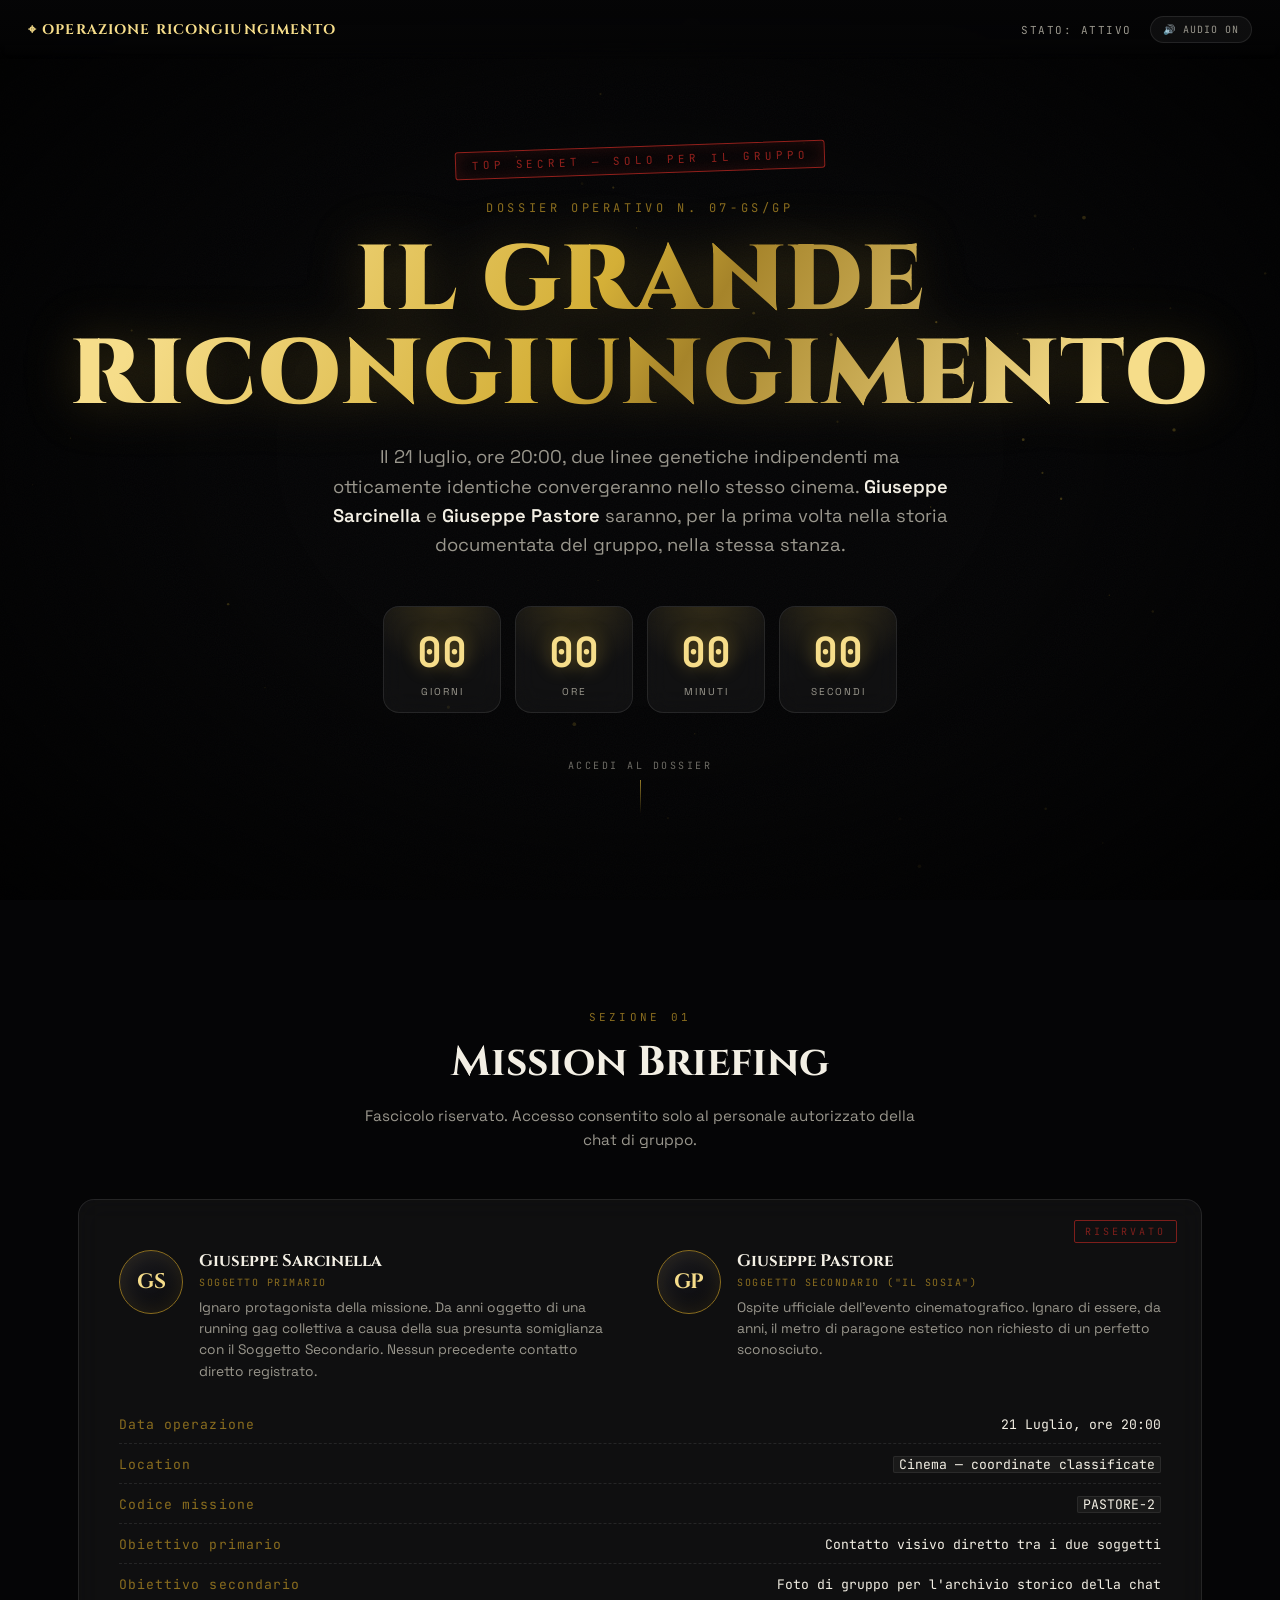
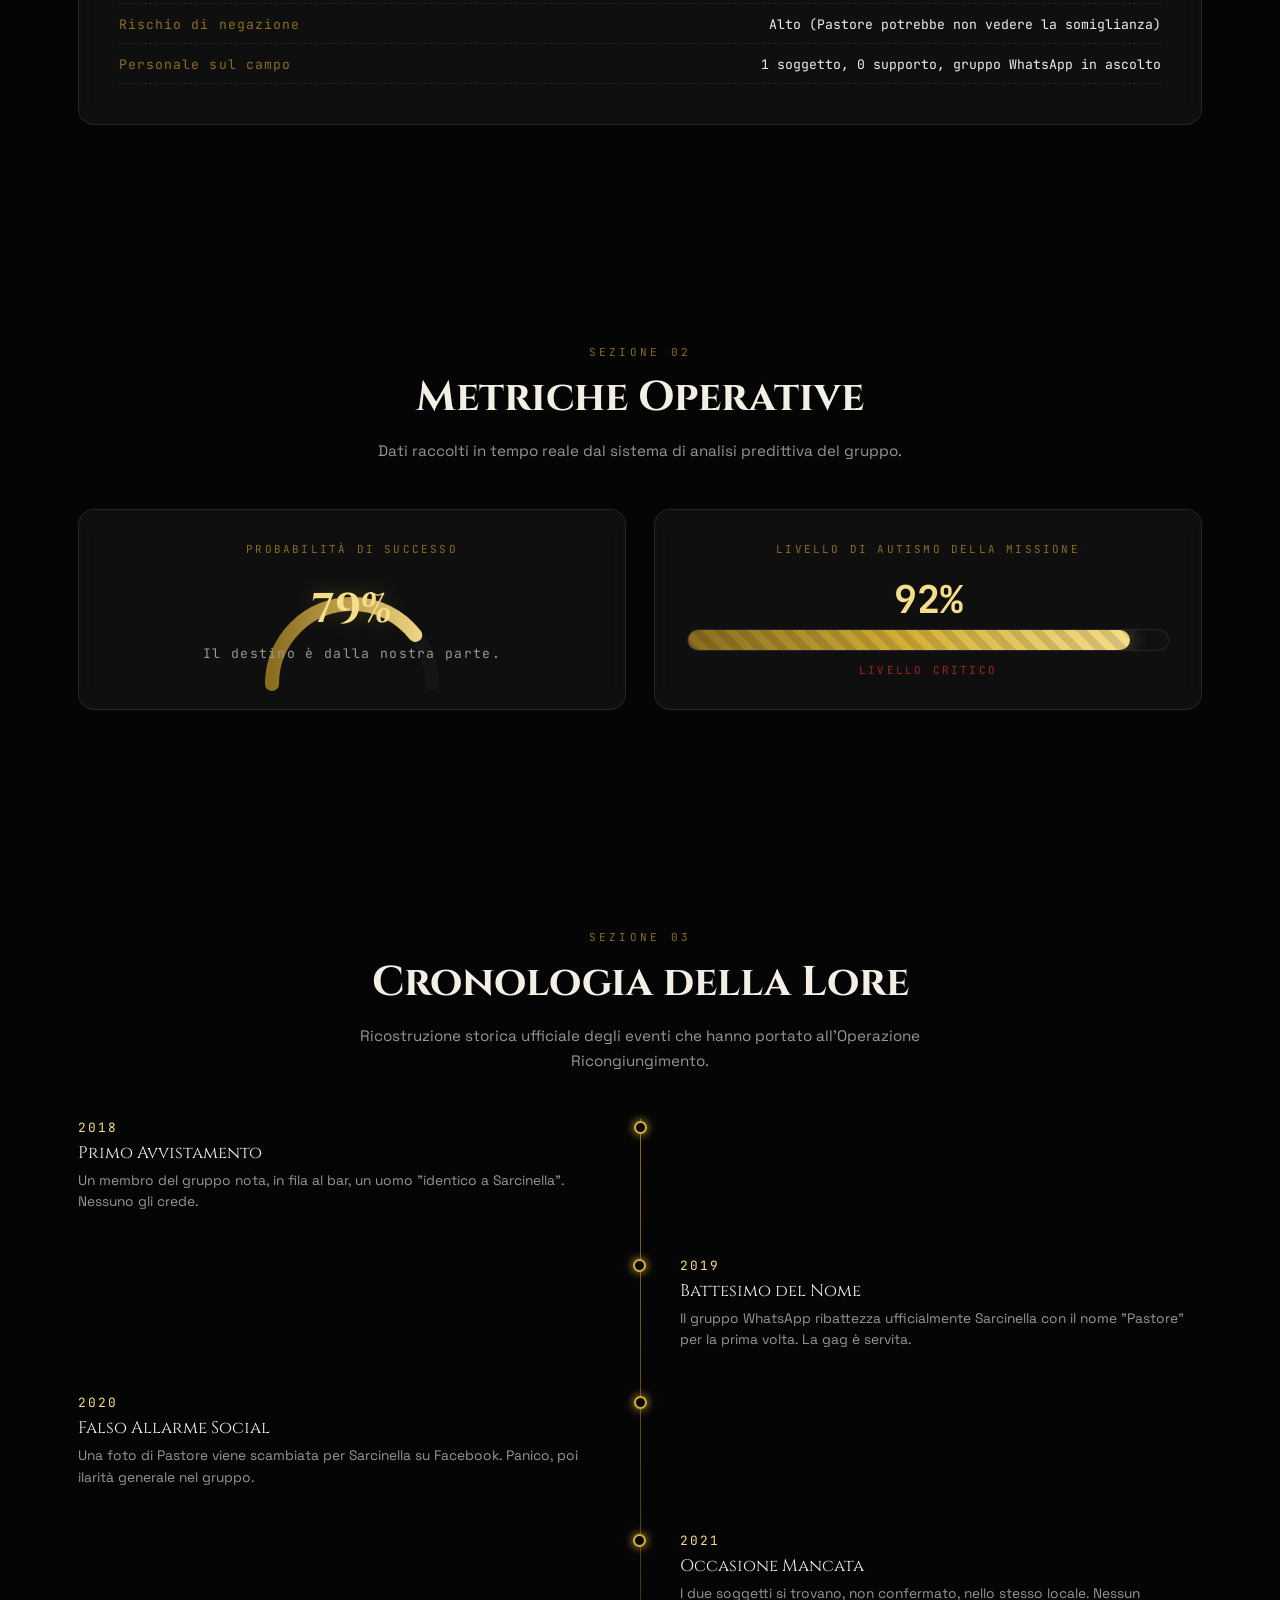
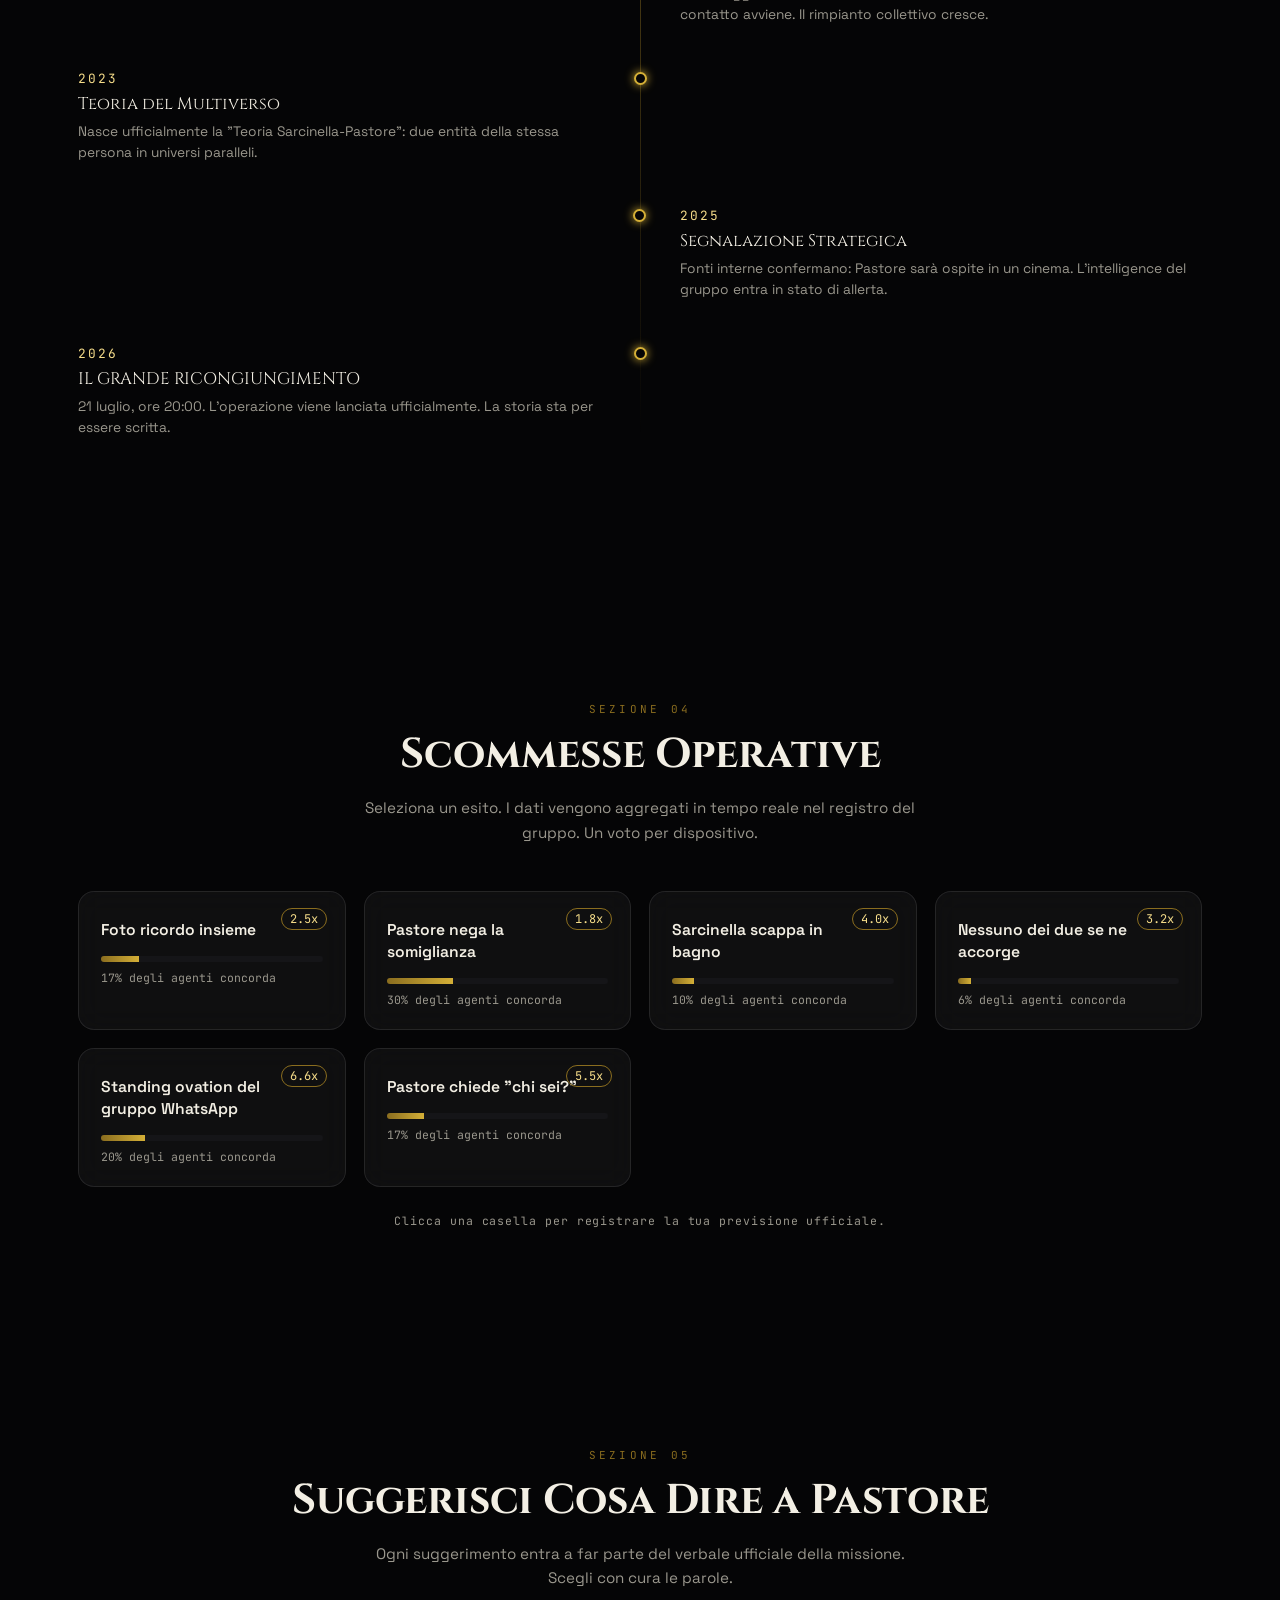
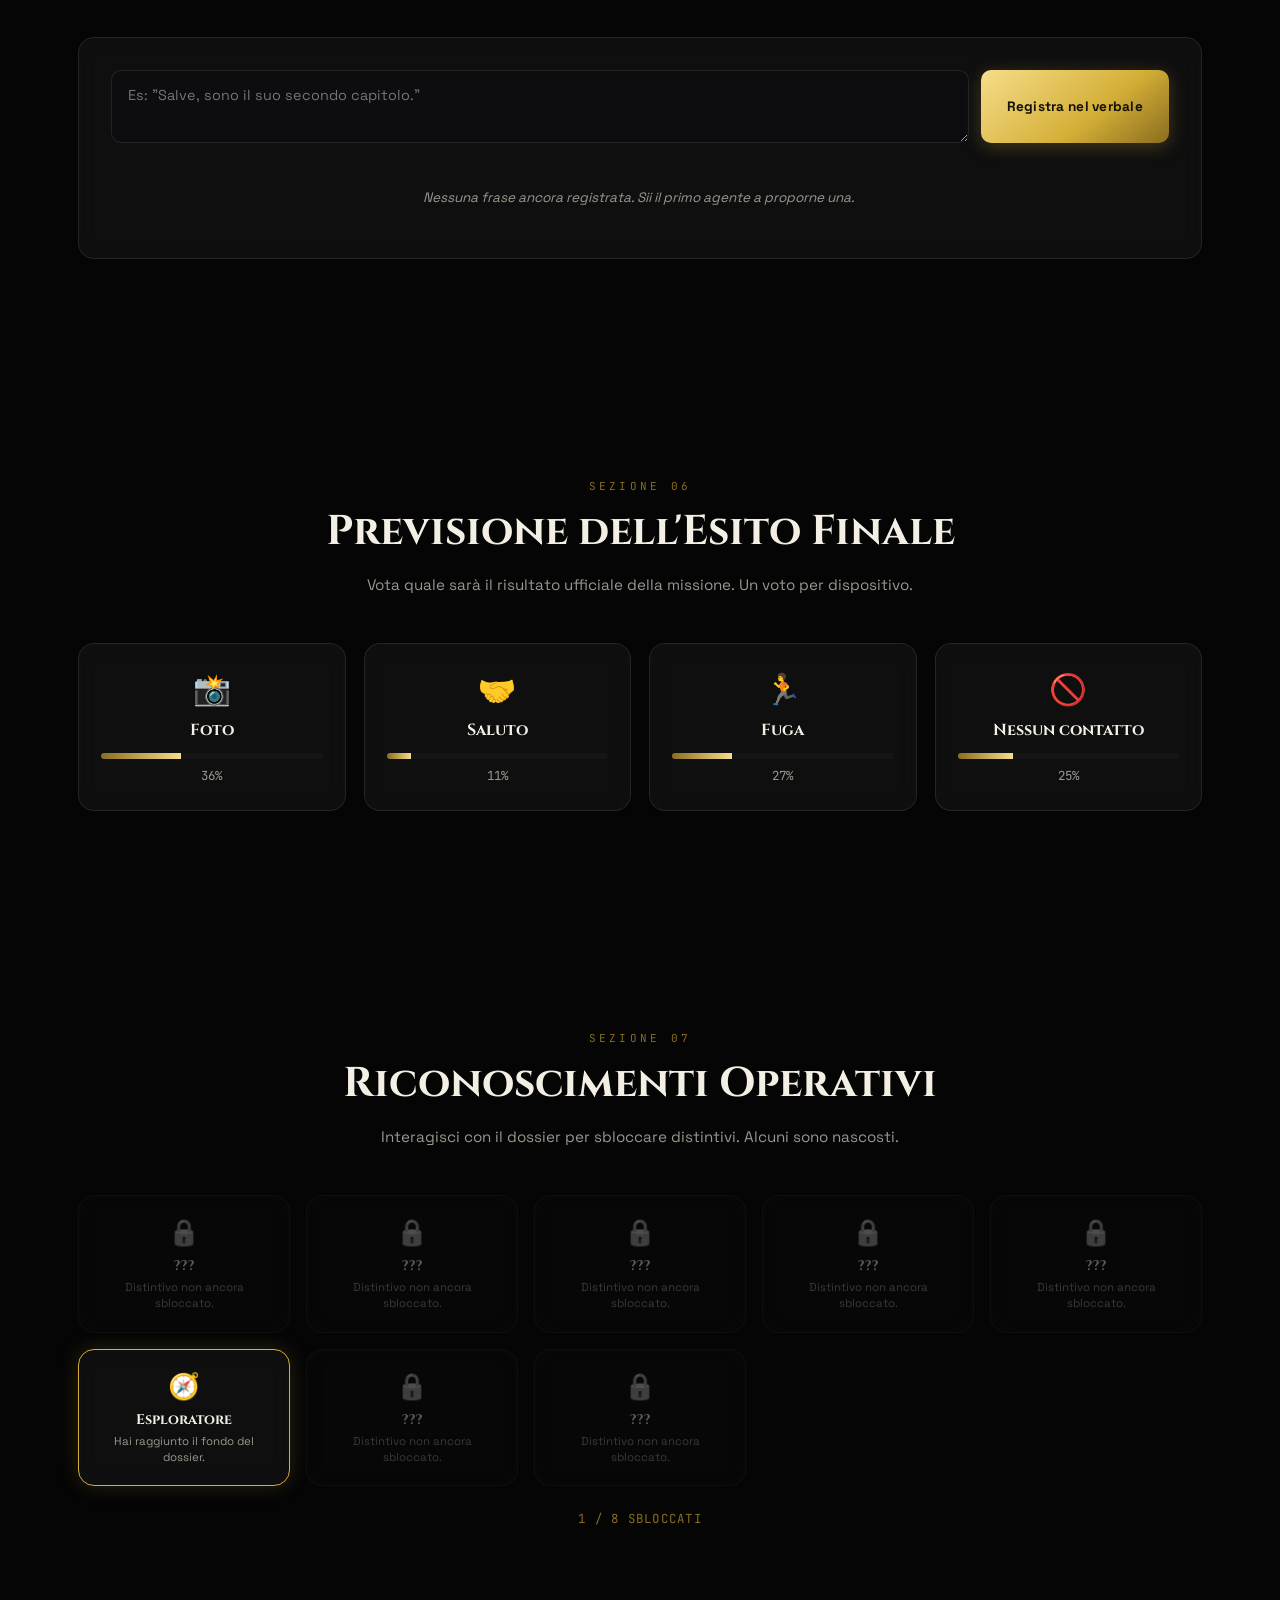
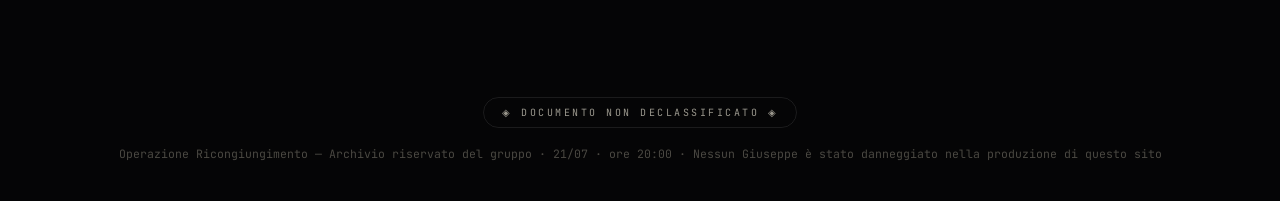
==== index.html @ e2766d94 "Rename operazione-ricongiungimento.html to index.html" ====
<!DOCTYPE html>
<html lang="it">
<head>
<meta charset="UTF-8">
<meta name="viewport" content="width=device-width, initial-scale=1.0">
<title>OPERAZIONE RICONGIUNGIMENTO // Dossier Riservato</title>
<style>
@import url('https://fonts.googleapis.com/css2?family=Cinzel:wght@500;600;700;900&family=Space+Grotesk:wght@400;500;600;700&family=JetBrains+Mono:wght@400;500;700&display=swap');

:root{
  --black:#050506;
  --black-2:#0b0b0e;
  --black-3:#121216;
  --glass:rgba(255,255,255,0.045);
  --glass-brd:rgba(255,255,255,0.09);
  --gold:#d4af37;
  --gold-bright:#f6dd8a;
  --gold-dim:#8a6d1f;
  --white:#f3efe4;
  --white-dim:#9a978d;
  --red:#a3241f;
  --green:#3fd58a;
  --radius:16px;
  --serif:'Cinzel',serif;
  --sans:'Space Grotesk',sans-serif;
  --mono:'JetBrains Mono',monospace;
}
*{box-sizing:border-box; margin:0; padding:0;}
html{scroll-behavior:smooth;}
body{
  background:var(--black);
  color:var(--white);
  font-family:var(--sans);
  overflow-x:hidden;
  position:relative;
  min-height:100vh;
}
::selection{background:var(--gold); color:#000;}

/* ---------- ambient background ---------- */
#bgcanvas{position:fixed; inset:0; z-index:0; opacity:.55; pointer-events:none;}
.noise{position:fixed; inset:0; z-index:1; pointer-events:none; opacity:.035;
  background-image:url("data:image/svg+xml,%3Csvg xmlns='http://www.w3.org/2000/svg' width='120' height='120'%3E%3Cfilter id='n'%3E%3CfeTurbulence type='fractalNoise' baseFrequency='0.9' numOctaves='2' stitchTiles='stitch'/%3E%3C/filter%3E%3Crect width='100%25' height='100%25' filter='url(%23n)'/%3E%3C/svg%3E");
}
.vignette{position:fixed; inset:0; z-index:1; pointer-events:none;
  background:radial-gradient(ellipse at center, transparent 40%, rgba(0,0,0,.75) 100%);}

.wrap{position:relative; z-index:2; max-width:1180px; margin:0 auto; padding:0 28px;}

/* ---------- top bar ---------- */
.topbar{
  position:fixed; top:0; left:0; right:0; z-index:50;
  display:flex; align-items:center; justify-content:space-between;
  padding:16px 28px;
  background:linear-gradient(180deg, rgba(5,5,6,.92), rgba(5,5,6,.65) 70%, transparent);
  backdrop-filter:blur(6px);
  font-family:var(--mono); font-size:11px; letter-spacing:.14em;
  color:var(--white-dim);
}
.topbar .brand{display:flex; align-items:center; gap:10px; color:var(--gold-bright); font-family:var(--serif); font-weight:700; letter-spacing:.08em; font-size:14px; cursor:default;}
.topbar .dot{width:7px;height:7px;border-radius:50%;background:var(--green); box-shadow:0 0 8px var(--green); animation:pulse 1.8s infinite;}
@keyframes pulse{0%,100%{opacity:1} 50%{opacity:.35}}
.topbar .right{display:flex; align-items:center; gap:18px;}
.soundtoggle{
  border:1px solid var(--glass-brd); background:var(--glass); color:var(--white-dim);
  padding:6px 12px; border-radius:20px; cursor:pointer; font-family:var(--mono); font-size:10px;
  letter-spacing:.1em; transition:.25s;
}
.soundtoggle:hover{border-color:var(--gold-dim); color:var(--gold-bright);}

/* ---------- hero ---------- */
.hero{
  min-height:100vh; display:flex; flex-direction:column; align-items:center; justify-content:center;
  text-align:center; padding:140px 20px 80px; position:relative;
}
.stamp{
  font-family:var(--mono); font-size:11px; letter-spacing:.35em; color:var(--red);
  border:1px solid var(--red); padding:6px 16px; border-radius:3px;
  text-transform:uppercase; margin-bottom:26px; opacity:.9;
  transform:rotate(-2deg);
  box-shadow:0 0 18px rgba(163,36,31,.25) inset;
}
.eyebrow{font-family:var(--mono); letter-spacing:.3em; color:var(--gold-dim); font-size:12px; margin-bottom:18px; text-transform:uppercase;}
.hero h1{
  font-family:var(--serif); font-weight:900; letter-spacing:.02em;
  font-size:clamp(2.4rem, 7.2vw, 6rem); line-height:1.02;
  background:linear-gradient(120deg, var(--gold-bright) 10%, var(--gold) 45%, #a6842a 55%, var(--gold-bright) 90%);
  -webkit-background-clip:text; background-clip:text; color:transparent;
  filter:drop-shadow(0 0 26px rgba(212,175,55,.25));
  margin-bottom:20px;
}
.hero .sub{
  font-size:clamp(.95rem, 1.6vw, 1.15rem); color:var(--white-dim); max-width:620px; margin:0 auto 46px;
  line-height:1.6; font-weight:400;
}
.hero .sub b{color:var(--white); font-weight:600;}

.countdown{
  display:flex; gap:14px; flex-wrap:wrap; justify-content:center; margin-bottom:36px;
}
.cd-box{
  width:118px; padding:18px 6px 14px;
  background:var(--glass); border:1px solid var(--glass-brd); border-radius:var(--radius);
  backdrop-filter:blur(14px); position:relative; overflow:hidden;
  transition:transform .3s;
}
.cd-box:hover{transform:translateY(-4px); border-color:var(--gold-dim);}
.cd-box::before{
  content:''; position:absolute; inset:0; background:radial-gradient(circle at 50% -10%, rgba(212,175,55,.18), transparent 60%);
}
.cd-num{
  font-family:var(--mono); font-weight:700; font-size:clamp(1.8rem,4vw,2.6rem); color:var(--gold-bright);
  text-shadow:0 0 18px rgba(212,175,55,.4); position:relative;
}
.cd-label{font-size:10px; letter-spacing:.2em; color:var(--white-dim); margin-top:6px; text-transform:uppercase; position:relative;}

.scrollcue{
  margin-top:10px; font-family:var(--mono); font-size:10px; letter-spacing:.25em; color:var(--white-dim);
  display:flex; flex-direction:column; align-items:center; gap:8px; opacity:.7;
}
.scrollcue .line{width:1px; height:34px; background:linear-gradient(var(--gold), transparent); animation:scrolldown 1.8s infinite;}
@keyframes scrolldown{0%{transform:scaleY(0); transform-origin:top;} 50%{transform:scaleY(1); transform-origin:top;} 51%{transform-origin:bottom;} 100%{transform:scaleY(0); transform-origin:bottom;}}

/* ---------- section shell ---------- */
section{position:relative; z-index:2; padding:110px 0;}
.section-head{margin-bottom:46px; text-align:center;}
.section-head .tag{font-family:var(--mono); font-size:11px; letter-spacing:.3em; color:var(--gold-dim); text-transform:uppercase; margin-bottom:10px;}
.section-head h2{font-family:var(--serif); font-size:clamp(1.7rem,3.4vw,2.6rem); font-weight:700; color:var(--white);}
.section-head p{color:var(--white-dim); max-width:560px; margin:14px auto 0; font-size:.95rem; line-height:1.6;}

.card{
  background:var(--glass); border:1px solid var(--glass-brd); border-radius:var(--radius);
  backdrop-filter:blur(14px);
}

/* ---------- dossier ---------- */
.dossier{padding:40px; position:relative;}
.dossier::after{
  content:'RISERVATO'; position:absolute; top:20px; right:24px; font-family:var(--mono);
  font-size:10px; letter-spacing:.3em; color:var(--red); border:1px solid var(--red); padding:4px 10px; border-radius:2px; opacity:.75;
}
.dossier-grid{display:grid; grid-template-columns:1fr 1fr; gap:34px; margin-top:10px;}
@media(max-width:760px){.dossier-grid{grid-template-columns:1fr;}}
.agent{display:flex; gap:16px; align-items:flex-start;}
.avatar{
  width:64px; height:64px; border-radius:50%; flex:none;
  background:linear-gradient(145deg, #1b1b20, #0a0a0c);
  border:1px solid var(--gold-dim);
  display:flex; align-items:center; justify-content:center;
  font-family:var(--serif); font-weight:700; font-size:1.3rem; color:var(--gold-bright);
  box-shadow:0 0 20px rgba(212,175,55,.12) inset;
  cursor:pointer; transition:.3s;
  position:relative;
}
.avatar:hover{box-shadow:0 0 24px rgba(212,175,55,.4); transform:scale(1.06);}
.agent h3{font-family:var(--serif); font-size:1.05rem; color:var(--white); margin-bottom:4px;}
.agent .role{font-family:var(--mono); font-size:10px; letter-spacing:.15em; color:var(--gold-dim); text-transform:uppercase; margin-bottom:8px;}
.agent p{font-size:.86rem; color:var(--white-dim); line-height:1.55;}

.brief-lines{margin-top:34px; display:grid; gap:12px; font-family:var(--mono); font-size:.82rem; color:var(--white-dim);}
.brief-lines .row{display:flex; justify-content:space-between; border-bottom:1px dashed var(--glass-brd); padding-bottom:10px; gap:16px;}
.brief-lines .row span:first-child{color:var(--gold-dim); letter-spacing:.08em;}
.brief-lines .row span:last-child{color:var(--white); text-align:right;}
.redacted{background:#1a1a1a; color:transparent; border-radius:2px; padding:0 6px; user-select:none; cursor:help; box-shadow:inset 0 0 0 1px #2a2a2a;}
.redacted:hover{background:transparent; color:var(--white); transition:.2s;}

/* ---------- gauges row ---------- */
.gauges{display:grid; grid-template-columns:1fr 1fr; gap:28px;}
@media(max-width:760px){.gauges{grid-template-columns:1fr;}}
.gauge-card{padding:32px; text-align:center;}
.gauge-title{font-family:var(--mono); font-size:11px; letter-spacing:.2em; color:var(--gold-dim); text-transform:uppercase; margin-bottom:18px;}
.dial{width:200px; margin:0 auto;}
.dial-val{font-family:var(--serif); font-size:2.6rem; font-weight:700; color:var(--gold-bright); margin-top:-118px; text-shadow:0 0 20px rgba(212,175,55,.35);}
.dial-caption{margin-top:8px; font-size:.82rem; color:var(--white-dim); font-family:var(--mono); letter-spacing:.1em;}

.autism-bar-wrap{margin-top:16px;}
.autism-track{
  width:100%; height:22px; border-radius:11px; background:#111114; border:1px solid var(--glass-brd);
  overflow:hidden; position:relative;
}
.autism-fill{
  height:100%; border-radius:11px;
  background:linear-gradient(90deg, var(--gold-dim), var(--gold), var(--gold-bright));
  width:0%; transition:width 1.8s cubic-bezier(.16,.9,.3,1); position:relative;
  box-shadow:0 0 18px rgba(212,175,55,.5);
}
.autism-fill::after{
  content:''; position:absolute; inset:0;
  background:repeating-linear-gradient(45deg, rgba(0,0,0,.12) 0 8px, transparent 8px 16px);
}
.autism-pct{font-family:var(--mono); font-size:2.4rem; font-weight:700; color:var(--gold-bright); margin:14px 0 4px;}
.autism-label{font-family:var(--mono); font-size:11px; letter-spacing:.2em; color:var(--red); text-transform:uppercase;}

/* ---------- timeline ---------- */
.timeline{position:relative; margin-top:20px; padding-left:0;}
.timeline::before{content:''; position:absolute; left:20px; top:0; bottom:0; width:1px; background:linear-gradient(var(--gold-dim), transparent 95%);}
@media(min-width:760px){.timeline::before{left:50%;}}
.t-item{position:relative; padding:0 0 44px 52px;}
@media(min-width:760px){
  .t-item{width:50%; padding:0 40px 44px 0;}
  .t-item:nth-child(even){margin-left:50%; padding:0 0 44px 40px;}
}
.t-dot{position:absolute; left:14px; top:2px; width:13px; height:13px; border-radius:50%; background:var(--black); border:2px solid var(--gold); box-shadow:0 0 10px var(--gold);}
@media(min-width:760px){
  .t-item .t-dot{left:auto; right:-7px;}
  .t-item:nth-child(even) .t-dot{right:auto; left:-7px;}
}
.t-year{font-family:var(--mono); color:var(--gold-bright); font-size:.8rem; letter-spacing:.15em; margin-bottom:6px;}
.t-title{font-family:var(--serif); font-size:1.05rem; margin-bottom:6px; color:var(--white);}
.t-desc{font-size:.86rem; color:var(--white-dim); line-height:1.55;}

/* ---------- bets ---------- */
.bets-grid{display:grid; grid-template-columns:repeat(auto-fit,minmax(240px,1fr)); gap:18px; margin-top:10px;}
.bet{
  padding:22px; cursor:pointer; transition:.25s; position:relative; overflow:hidden;
}
.bet:hover{border-color:var(--gold-dim); transform:translateY(-3px);}
.bet.selected{border-color:var(--gold); box-shadow:0 0 24px rgba(212,175,55,.2);}
.bet .odds{position:absolute; top:16px; right:18px; font-family:var(--mono); font-size:.75rem; color:var(--gold-bright); border:1px solid var(--gold-dim); padding:2px 8px; border-radius:20px;}
.bet h4{font-family:var(--sans); font-weight:600; font-size:.98rem; margin:6px 30px 14px 0; color:var(--white); line-height:1.4;}
.bet-bar{height:6px; border-radius:4px; background:#151518; overflow:hidden; margin-bottom:8px;}
.bet-bar > div{height:100%; background:linear-gradient(90deg,var(--gold-dim),var(--gold)); width:0%; transition:width 1s;}
.bet-pct{font-family:var(--mono); font-size:.72rem; color:var(--white-dim);}
.bet-hint{margin-top:26px; text-align:center; font-family:var(--mono); font-size:.72rem; color:var(--white-dim); letter-spacing:.08em;}

/* ---------- suggestions ---------- */
.suggest-box{padding:32px;}
.suggest-form{display:flex; gap:12px; flex-wrap:wrap;}
.suggest-form textarea{
  flex:1; min-width:220px; resize:vertical; min-height:52px; max-height:140px;
  background:#0d0d10; border:1px solid var(--glass-brd); border-radius:10px; color:var(--white);
  padding:14px 16px; font-family:var(--sans); font-size:.9rem; line-height:1.5;
}
.suggest-form textarea:focus{outline:none; border-color:var(--gold-dim);}
.btn-gold{
  background:linear-gradient(140deg, var(--gold-bright), var(--gold) 60%, var(--gold-dim));
  color:#141208; border:none; font-weight:700; font-family:var(--sans); font-size:.85rem;
  padding:0 26px; border-radius:10px; cursor:pointer; letter-spacing:.02em; transition:.25s;
  box-shadow:0 4px 18px rgba(212,175,55,.25);
}
.btn-gold:hover{transform:translateY(-2px); box-shadow:0 8px 24px rgba(212,175,55,.4);}
.btn-gold:active{transform:translateY(0);}
.suggest-list{margin-top:26px; display:grid; gap:12px; max-height:360px; overflow-y:auto; padding-right:4px;}
.suggest-list::-webkit-scrollbar{width:6px;}
.suggest-list::-webkit-scrollbar-thumb{background:var(--gold-dim); border-radius:4px;}
.suggest-item{
  background:#0d0d10; border:1px solid var(--glass-brd); border-radius:10px; padding:14px 16px;
  font-size:.88rem; color:var(--white); line-height:1.5; position:relative; animation:pop .35s ease;
}
@keyframes pop{from{opacity:0; transform:translateY(8px) scale(.98)} to{opacity:1; transform:none}}
.suggest-item .meta{font-family:var(--mono); font-size:.68rem; color:var(--gold-dim); margin-top:8px; letter-spacing:.08em;}
.suggest-item .del{position:absolute; top:10px; right:12px; cursor:pointer; color:var(--white-dim); font-size:.75rem;}
.suggest-item .del:hover{color:var(--red);}
.suggest-empty{color:var(--white-dim); font-size:.85rem; font-style:italic; text-align:center; padding:20px 0;}

/* ---------- outcome vote ---------- */
.outcome-grid{display:grid; grid-template-columns:repeat(auto-fit,minmax(220px,1fr)); gap:18px;}
.outcome{padding:26px 22px; text-align:center; cursor:pointer; transition:.25s;}
.outcome:hover{border-color:var(--gold-dim); transform:translateY(-3px);}
.outcome.voted{border-color:var(--gold); box-shadow:0 0 22px rgba(212,175,55,.2);}
.outcome .icon{font-size:1.9rem; margin-bottom:10px;}
.outcome h4{font-family:var(--serif); font-size:1rem; margin-bottom:12px; color:var(--white);}
.outcome .obar{height:6px; border-radius:4px; background:#151518; overflow:hidden; margin-bottom:8px;}
.outcome .obar>div{height:100%; background:linear-gradient(90deg,var(--gold-dim),var(--gold-bright)); width:0%; transition:width 1s;}
.outcome .opct{font-family:var(--mono); font-size:.78rem; color:var(--white-dim);}

/* ---------- achievements ---------- */
.ach-grid{display:grid; grid-template-columns:repeat(auto-fit,minmax(190px,1fr)); gap:16px;}
.ach{padding:20px; text-align:center; opacity:.35; filter:grayscale(1); transition:.4s;}
.ach.unlocked{opacity:1; filter:grayscale(0); border-color:var(--gold); box-shadow:0 0 20px rgba(212,175,55,.18);}
.ach .aic{font-size:1.6rem; margin-bottom:8px;}
.ach h5{font-family:var(--serif); font-size:.88rem; color:var(--white); margin-bottom:4px;}
.ach p{font-size:.72rem; color:var(--white-dim); line-height:1.4;}
.ach-progress{text-align:center; margin-top:24px; font-family:var(--mono); font-size:.78rem; color:var(--gold-dim); letter-spacing:.1em;}

/* toast */
#toastbox{position:fixed; top:70px; right:20px; z-index:999; display:flex; flex-direction:column; gap:10px; max-width:280px;}
.toast{
  background:linear-gradient(140deg, #16150f, #0c0c0c); border:1px solid var(--gold); border-radius:12px;
  padding:14px 16px; box-shadow:0 10px 30px rgba(0,0,0,.5), 0 0 20px rgba(212,175,55,.15);
  animation:slidein .4s ease, fadeout .4s ease 3.6s forwards;
  font-family:var(--sans);
}
@keyframes slidein{from{transform:translateX(40px); opacity:0} to{transform:none; opacity:1}}
@keyframes fadeout{to{opacity:0; transform:translateX(20px)}}
.toast .ttitle{font-family:var(--mono); font-size:10px; letter-spacing:.2em; color:var(--gold-bright); margin-bottom:4px;}
.toast .tdesc{font-size:.82rem; color:var(--white);}

/* footer */
footer{padding:60px 0 40px; text-align:center; position:relative; z-index:2;}
footer .fstamp{
  display:inline-block; font-family:var(--mono); font-size:10px; letter-spacing:.25em; color:var(--white-dim);
  border:1px solid var(--glass-brd); padding:8px 18px; border-radius:20px; cursor:pointer; user-select:none; transition:.3s;
}
footer .fstamp:hover{border-color:var(--gold-dim); color:var(--gold-bright);}
footer .fine{margin-top:18px; font-size:.72rem; color:#4a4842; font-family:var(--mono);}

.hidden-section{display:none; padding:60px 0; border-top:1px solid var(--glass-brd); border-bottom:1px solid var(--glass-brd); margin:40px 0;}
.hidden-section.show{display:block; animation:pop .5s ease;}
.hidden-section h3{font-family:var(--serif); color:var(--red); text-align:center; margin-bottom:16px; letter-spacing:.05em;}
.hidden-section p{max-width:640px; margin:0 auto 14px; color:var(--white-dim); font-size:.9rem; line-height:1.7; text-align:center;}

@media(prefers-reduced-motion: reduce){
  *{animation-duration:.01ms !important; transition-duration:.01ms !important;}
}
</style>
</head>
<body>

<canvas id="bgcanvas"></canvas>
<div class="noise"></div>
<div class="vignette"></div>

<div class="topbar">
  <div class="brand" id="logoClick">⌖ OPERAZIONE&nbsp;RICONGIUNGIMENTO</div>
  <div class="right">
    <span><span class="dot"></span> STATO: ATTIVO</span>
    <button class="soundtoggle" id="soundBtn">🔊 AUDIO ON</button>
  </div>
</div>

<div id="toastbox"></div>

<!-- HERO -->
<section class="hero">
  <div class="stamp">TOP SECRET — SOLO PER IL GRUPPO</div>
  <div class="eyebrow">Dossier Operativo N. 07-GS/GP</div>
  <h1>IL GRANDE<br>RICONGIUNGIMENTO</h1>
  <p class="sub">Il 21 luglio, ore 20:00, due linee genetiche indipendenti ma otticamente identiche convergeranno nello stesso cinema. <b>Giuseppe Sarcinella</b> e <b>Giuseppe Pastore</b> saranno, per la prima volta nella storia documentata del gruppo, nella stessa stanza.</p>

  <div class="countdown" id="countdown">
    <div class="cd-box"><div class="cd-num" id="cd-d">00</div><div class="cd-label">Giorni</div></div>
    <div class="cd-box"><div class="cd-num" id="cd-h">00</div><div class="cd-label">Ore</div></div>
    <div class="cd-box"><div class="cd-num" id="cd-m">00</div><div class="cd-label">Minuti</div></div>
    <div class="cd-box"><div class="cd-num" id="cd-s">00</div><div class="cd-label">Secondi</div></div>
  </div>

  <div class="scrollcue"><span>ACCEDI AL DOSSIER</span><div class="line"></div></div>
</section>

<div class="wrap">

  <!-- MISSION BRIEFING -->
  <section id="briefing">
    <div class="section-head">
      <div class="tag">Sezione 01</div>
      <h2>Mission Briefing</h2>
      <p>Fascicolo riservato. Accesso consentito solo al personale autorizzato della chat di gruppo.</p>
    </div>

    <div class="card dossier">
      <div class="dossier-grid">
        <div class="agent">
          <div class="avatar" id="av1">GS</div>
          <div>
            <h3>Giuseppe Sarcinella</h3>
            <div class="role">Soggetto Primario</div>
            <p>Ignaro protagonista della missione. Da anni oggetto di una running gag collettiva a causa della sua presunta somiglianza con il Soggetto Secondario. Nessun precedente contatto diretto registrato.</p>
          </div>
        </div>
        <div class="agent">
          <div class="avatar" id="av2">GP</div>
          <div>
            <h3>Giuseppe Pastore</h3>
            <div class="role">Soggetto Secondario ("Il Sosia")</div>
            <p>Ospite ufficiale dell'evento cinematografico. Ignaro di essere, da anni, il metro di paragone estetico non richiesto di un perfetto sconosciuto.</p>
          </div>
        </div>
      </div>

      <div class="brief-lines">
        <div class="row"><span>Data operazione</span><span>21 Luglio, ore 20:00</span></div>
        <div class="row"><span>Location</span><span class="redacted">Cinema — coordinate classificate</span></div>
        <div class="row"><span>Codice missione</span><span class="redacted">PASTORE-2</span></div>
        <div class="row"><span>Obiettivo primario</span><span>Contatto visivo diretto tra i due soggetti</span></div>
        <div class="row"><span>Obiettivo secondario</span><span>Foto di gruppo per l'archivio storico della chat</span></div>
        <div class="row"><span>Rischio di negazione</span><span>Alto (Pastore potrebbe non vedere la somiglianza)</span></div>
        <div class="row"><span>Personale sul campo</span><span>1 soggetto, 0 supporto, gruppo WhatsApp in ascolto</span></div>
      </div>
    </div>
  </section>

  <!-- GAUGES -->
  <section id="gauges-section">
    <div class="section-head">
      <div class="tag">Sezione 02</div>
      <h2>Metriche Operative</h2>
      <p>Dati raccolti in tempo reale dal sistema di analisi predittiva del gruppo.</p>
    </div>
    <div class="gauges">
      <div class="card gauge-card">
        <div class="gauge-title">Probabilità di Successo</div>
        <svg class="dial" viewBox="0 0 200 120">
          <path d="M20,110 A80,80 0 0 1 180,110" fill="none" stroke="#151518" stroke-width="14" stroke-linecap="round"/>
          <path id="gaugeArc" d="M20,110 A80,80 0 0 1 180,110" fill="none" stroke="url(#gaugeGrad)" stroke-width="14" stroke-linecap="round" stroke-dasharray="251" stroke-dashoffset="251"/>
          <defs>
            <linearGradient id="gaugeGrad" x1="0%" y1="0%" x2="100%" y2="0%">
              <stop offset="0%" stop-color="#8a6d1f"/>
              <stop offset="100%" stop-color="#f6dd8a"/>
            </linearGradient>
          </defs>
        </svg>
        <div class="dial-val" id="probVal">--%</div>
        <div class="dial-caption" id="probCaption">Calcolo in corso…</div>
      </div>

      <div class="card gauge-card">
        <div class="gauge-title">Livello di Autismo della Missione</div>
        <div class="autism-pct" id="autismPct">0%</div>
        <div class="autism-track"><div class="autism-fill" id="autismFill"></div></div>
        <div class="autism-label" id="autismLabel" style="margin-top:12px;">CALIBRAZIONE…</div>
      </div>
    </div>
  </section>

  <!-- TIMELINE -->
  <section id="timeline-section">
    <div class="section-head">
      <div class="tag">Sezione 03</div>
      <h2>Cronologia della Lore</h2>
      <p>Ricostruzione storica ufficiale degli eventi che hanno portato all'Operazione Ricongiungimento.</p>
    </div>
    <div class="timeline">
      <div class="t-item"><div class="t-dot"></div><div class="t-year">2018</div><div class="t-title">Primo Avvistamento</div><div class="t-desc">Un membro del gruppo nota, in fila al bar, un uomo "identico a Sarcinella". Nessuno gli crede.</div></div>
      <div class="t-item"><div class="t-dot"></div><div class="t-year">2019</div><div class="t-title">Battesimo del Nome</div><div class="t-desc">Il gruppo WhatsApp ribattezza ufficialmente Sarcinella con il nome "Pastore" per la prima volta. La gag è servita.</div></div>
      <div class="t-item"><div class="t-dot"></div><div class="t-year">2020</div><div class="t-title">Falso Allarme Social</div><div class="t-desc">Una foto di Pastore viene scambiata per Sarcinella su Facebook. Panico, poi ilarità generale nel gruppo.</div></div>
      <div class="t-item"><div class="t-dot"></div><div class="t-year">2021</div><div class="t-title">Occasione Mancata</div><div class="t-desc">I due soggetti si trovano, non confermato, nello stesso locale. Nessun contatto avviene. Il rimpianto collettivo cresce.</div></div>
      <div class="t-item"><div class="t-dot"></div><div class="t-year">2023</div><div class="t-title">Teoria del Multiverso</div><div class="t-desc">Nasce ufficialmente la "Teoria Sarcinella-Pastore": due entità della stessa persona in universi paralleli.</div></div>
      <div class="t-item"><div class="t-dot"></div><div class="t-year">2025</div><div class="t-title">Segnalazione Strategica</div><div class="t-desc">Fonti interne confermano: Pastore sarà ospite in un cinema. L'intelligence del gruppo entra in stato di allerta.</div></div>
      <div class="t-item"><div class="t-dot"></div><div class="t-year">2026</div><div class="t-title">IL GRANDE RICONGIUNGIMENTO</div><div class="t-desc">21 luglio, ore 20:00. L'operazione viene lanciata ufficialmente. La storia sta per essere scritta.</div></div>
    </div>
  </section>

  <!-- BETS -->
  <section id="bets-section">
    <div class="section-head">
      <div class="tag">Sezione 04</div>
      <h2>Scommesse Operative</h2>
      <p>Seleziona un esito. I dati vengono aggregati in tempo reale nel registro del gruppo. Un voto per dispositivo.</p>
    </div>
    <div class="bets-grid" id="betsGrid"></div>
    <div class="bet-hint">Clicca una casella per registrare la tua previsione ufficiale.</div>
  </section>

  <!-- SUGGESTIONS -->
  <section id="suggest-section">
    <div class="section-head">
      <div class="tag">Sezione 05</div>
      <h2>Suggerisci Cosa Dire a Pastore</h2>
      <p>Ogni suggerimento entra a far parte del verbale ufficiale della missione. Scegli con cura le parole.</p>
    </div>
    <div class="card suggest-box">
      <div class="suggest-form">
        <textarea id="suggestInput" maxlength="220" placeholder='Es: "Salve, sono il suo secondo capitolo."'></textarea>
        <button class="btn-gold" id="suggestBtn">Registra nel verbale</button>
      </div>
      <div class="suggest-list" id="suggestList"></div>
    </div>
  </section>

  <!-- OUTCOME VOTE -->
  <section id="outcome-section">
    <div class="section-head">
      <div class="tag">Sezione 06</div>
      <h2>Previsione dell'Esito Finale</h2>
      <p>Vota quale sarà il risultato ufficiale della missione. Un voto per dispositivo.</p>
    </div>
    <div class="outcome-grid" id="outcomeGrid"></div>
  </section>

  <!-- ACHIEVEMENTS -->
  <section id="ach-section">
    <div class="section-head">
      <div class="tag">Sezione 07</div>
      <h2>Riconoscimenti Operativi</h2>
      <p>Interagisci con il dossier per sbloccare distintivi. Alcuni sono nascosti.</p>
    </div>
    <div class="ach-grid" id="achGrid"></div>
    <div class="ach-progress" id="achProgress">0 / 8 SBLOCCATI</div>
  </section>

  <div class="hidden-section" id="secretSection">
    <h3>◆ VERBALE SEGRETO — LIVELLO 2 ◆</h3>
    <p>Hai attivato il codice riservato. Documento confermato: Giuseppe Sarcinella e Giuseppe Pastore non sono la stessa persona in due corpi diversi. Sono, secondo fonti interne del gruppo, semplicemente due persone con la faccia simile. La cospirazione finisce qui. O forse no.</p>
    <p style="font-family:'JetBrains Mono',monospace; color:#8a6d1f; font-size:.75rem;">ACCESSO REGISTRATO — GRAZIE PER LA CURIOSITÀ, AGENTE.</p>
  </div>

</div>

<footer>
  <div class="fstamp" id="footerStamp">◈ DOCUMENTO NON DECLASSIFICATO ◈</div>
  <div class="fine">Operazione Ricongiungimento — Archivio riservato del gruppo · 21/07 · ore 20:00 · Nessun Giuseppe è stato danneggiato nella produzione di questo sito</div>
</footer>

<script>
/* ============ AMBIENT CANVAS PARTICLES ============ */
const canvas = document.getElementById('bgcanvas');
const ctx = canvas.getContext('2d');
let W,H,particles=[];
function resize(){W=canvas.width=window.innerWidth; H=canvas.height=window.innerHeight;}
window.addEventListener('resize', resize); resize();
for(let i=0;i<60;i++){
  particles.push({x:Math.random()*W, y:Math.random()*H, r:Math.random()*1.6+.3, s:Math.random()*.3+.05, o:Math.random()*.5+.1});
}
function drawParticles(){
  ctx.clearRect(0,0,W,H);
  ctx.fillStyle='#d4af37';
  particles.forEach(p=>{
    ctx.globalAlpha=p.o;
    ctx.beginPath(); ctx.arc(p.x,p.y,p.r,0,Math.PI*2); ctx.fill();
    p.y -= p.s;
    if(p.y<-10){p.y=H+10; p.x=Math.random()*W;}
  });
  ctx.globalAlpha=1;
  requestAnimationFrame(drawParticles);
}
drawParticles();

/* ============ SOUND ============ */
let audioCtx=null;
let soundOn = localStorage.getItem('ric_sound') !== 'off';
function updateSoundBtn(){document.getElementById('soundBtn').textContent = soundOn ? '🔊 AUDIO ON' : '🔇 AUDIO OFF';}
updateSoundBtn();
document.getElementById('soundBtn').addEventListener('click', ()=>{
  soundOn = !soundOn;
  localStorage.setItem('ric_sound', soundOn?'on':'off');
  updateSoundBtn();
  if(soundOn) blip(660,.05);
});
function blip(freq=520, dur=.06){
  if(!soundOn) return;
  try{
    if(!audioCtx) audioCtx = new (window.AudioContext||window.webkitAudioContext)();
    const o = audioCtx.createOscillator();
    const g = audioCtx.createGain();
    o.type='sine'; o.frequency.value=freq;
    g.gain.setValueAtTime(.06, audioCtx.currentTime);
    g.gain.exponentialRampToValueAtTime(.0001, audioCtx.currentTime+dur);
    o.connect(g); g.connect(audioCtx.destination);
    o.start(); o.stop(audioCtx.currentTime+dur);
  }catch(e){}
}

/* ============ COUNTDOWN ============ */
const target = new Date('2026-07-21T20:00:00');
function tickCountdown(){
  const now = new Date();
  let diff = target - now;
  if(diff < 0) diff = 0;
  const d = Math.floor(diff/(1000*60*60*24));
  const h = Math.floor((diff/(1000*60*60))%24);
  const m = Math.floor((diff/(1000*60))%60);
  const s = Math.floor((diff/1000)%60);
  document.getElementById('cd-d').textContent = String(d).padStart(2,'0');
  document.getElementById('cd-h').textContent = String(h).padStart(2,'0');
  document.getElementById('cd-m').textContent = String(m).padStart(2,'0');
  document.getElementById('cd-s').textContent = String(s).padStart(2,'0');
}
tickCountdown(); setInterval(tickCountdown,1000);

/* ============ GAUGES ============ */
const probability = Math.floor(Math.random()*88)+8; // 8-95
const autismLevel = Math.floor(Math.random()*16)+84; // 84-99

function captionFor(p){
  if(p<25) return "Esito incerto. Preparare piano B.";
  if(p<50) return "Possibile, ma servirà fortuna.";
  if(p<75) return "Condizioni favorevoli rilevate.";
  return "Il destino è dalla nostra parte.";
}
window.addEventListener('load', ()=>{
  setTimeout(()=>{
    const circumference = 251;
    const offset = circumference - (circumference * probability/100);
    document.getElementById('gaugeArc').style.transition='stroke-dashoffset 1.6s cubic-bezier(.16,.9,.3,1)';
    document.getElementById('gaugeArc').style.strokeDashoffset = offset;
    document.getElementById('probVal').textContent = probability + '%';
    document.getElementById('probCaption').textContent = captionFor(probability);
  }, 400);

  setTimeout(()=>{
    document.getElementById('autismFill').style.width = autismLevel + '%';
    document.getElementById('autismPct').textContent = autismLevel + '%';
    document.getElementById('autismLabel').textContent = autismLevel>95 ? 'MASSIMO STORICO REGISTRATO' : 'LIVELLO CRITICO';
  }, 500);
});

/* ============ ACHIEVEMENTS ============ */
const ACHIEVEMENTS = {
  observer:   {name:"Osservatore Attento", desc:"Hai esaminato entrambi gli agenti sul campo.", icon:"👁️"},
  redactor:   {name:"Occhio di Falco", desc:"Hai svelato un'informazione redatta.", icon:"🔍"},
  gambler:    {name:"Scommettitore", desc:"Hai piazzato una previsione operativa.", icon:"🎲"},
  voter:      {name:"Stratega", desc:"Hai votato l'esito della missione.", icon:"🗳️"},
  writer:     {name:"Sceneggiatore", desc:"Hai suggerito una frase per Pastore.", icon:"✍️"},
  explorer:   {name:"Esploratore", desc:"Hai raggiunto il fondo del dossier.", icon:"🧭"},
  konami:     {name:"Agente Segreto", desc:"Hai scoperto il codice nascosto.", icon:"🕵️"},
  declass:    {name:"Whistleblower", desc:"Hai tentato di declassificare il documento.", icon:"📁"},
};
let unlocked = JSON.parse(localStorage.getItem('ric_ach') || '{}');

function renderAchievements(){
  const grid = document.getElementById('achGrid');
  grid.innerHTML='';
  let count=0;
  Object.entries(ACHIEVEMENTS).forEach(([key,a])=>{
    const isUn = !!unlocked[key];
    if(isUn) count++;
    const el = document.createElement('div');
    el.className = 'card ach' + (isUn?' unlocked':'');
    el.innerHTML = `<div class="aic">${isUn?a.icon:'🔒'}</div><h5>${isUn?a.name:'???'}</h5><p>${isUn?a.desc:'Distintivo non ancora sbloccato.'}</p>`;
    grid.appendChild(el);
  });
  document.getElementById('achProgress').textContent = `${count} / ${Object.keys(ACHIEVEMENTS).length} SBLOCCATI`;
}
function unlock(key){
  if(unlocked[key]) return;
  unlocked[key]=true;
  localStorage.setItem('ric_ach', JSON.stringify(unlocked));
  renderAchievements();
  showToast('DISTINTIVO SBLOCCATO', ACHIEVEMENTS[key].icon + ' ' + ACHIEVEMENTS[key].name);
  blip(880,.09);
}
renderAchievements();

function showToast(title, desc){
  const box = document.getElementById('toastbox');
  const t = document.createElement('div');
  t.className='toast';
  t.innerHTML = `<div class="ttitle">${title}</div><div class="tdesc">${desc}</div>`;
  box.appendChild(t);
  setTimeout(()=>t.remove(), 4200);
}

/* click avatars -> observer achievement */
let avClicks = new Set();
['av1','av2'].forEach(id=>{
  document.getElementById(id).addEventListener('click', ()=>{
    blip(420,.05);
    avClicks.add(id);
    if(avClicks.size===2) unlock('observer');
  });
});

/* redacted reveal */
document.querySelectorAll('.redacted').forEach(el=>{
  el.addEventListener('mouseenter', ()=> unlock('redactor'));
  el.addEventListener('click', ()=> unlock('redactor'));
});

/* scroll to bottom -> explorer */
window.addEventListener('scroll', ()=>{
  if((window.innerHeight + window.scrollY) >= document.body.offsetHeight - 40){
    unlock('explorer');
  }
});

/* ============ BETS ============ */
const BET_OPTIONS = [
  {id:'foto', label:'Foto ricordo insieme', odds:'2.5x'},
  {id:'nega', label:'Pastore nega la somiglianza', odds:'1.8x'},
  {id:'fuga', label:'Sarcinella scappa in bagno', odds:'4.0x'},
  {id:'ignoto', label:'Nessuno dei due se ne accorge', odds:'3.2x'},
  {id:'standing', label:'Standing ovation del gruppo WhatsApp', odds:'6.6x'},
  {id:'chiede', label:'Pastore chiede "chi sei?"', odds:'5.5x'},
];
let betCounts = JSON.parse(localStorage.getItem('ric_bets') || '{}');
let myBet = localStorage.getItem('ric_mybet') || null;
BET_OPTIONS.forEach(o=>{ if(!(o.id in betCounts)) betCounts[o.id]=Math.floor(Math.random()*40)+5; });

function renderBets(){
  const grid = document.getElementById('betsGrid');
  grid.innerHTML='';
  const total = Object.values(betCounts).reduce((a,b)=>a+b,0) || 1;
  BET_OPTIONS.forEach(o=>{
    const pct = Math.round((betCounts[o.id]/total)*100);
    const el = document.createElement('div');
    el.className = 'card bet' + (myBet===o.id ? ' selected':'');
    el.innerHTML = `
      <div class="odds">${o.odds}</div>
      <h4>${o.label}</h4>
      <div class="bet-bar"><div style="width:${pct}%"></div></div>
      <div class="bet-pct">${pct}% degli agenti concorda</div>
    `;
    el.addEventListener('click', ()=>{
      if(myBet===o.id) return;
      if(myBet) betCounts[myBet] = Math.max(0, betCounts[myBet]-1);
      betCounts[o.id] = (betCounts[o.id]||0)+1;
      myBet = o.id;
      localStorage.setItem('ric_bets', JSON.stringify(betCounts));
      localStorage.setItem('ric_mybet', myBet);
      renderBets();
      unlock('gambler');
      blip(600,.06);
    });
    grid.appendChild(el);
  });
}
renderBets();

/* ============ OUTCOME VOTE ============ */
const OUTCOMES = [
  {id:'photo', label:'Foto', icon:'📸'},
  {id:'greet', label:'Saluto', icon:'🤝'},
  {id:'flee', label:'Fuga', icon:'🏃'},
  {id:'none', label:'Nessun contatto', icon:'🚫'},
];
let outcomeCounts = JSON.parse(localStorage.getItem('ric_outcomes') || '{}');
let myOutcome = localStorage.getItem('ric_myoutcome') || null;
OUTCOMES.forEach(o=>{ if(!(o.id in outcomeCounts)) outcomeCounts[o.id]=Math.floor(Math.random()*30)+10; });

function renderOutcomes(){
  const grid = document.getElementById('outcomeGrid');
  grid.innerHTML='';
  const total = Object.values(outcomeCounts).reduce((a,b)=>a+b,0) || 1;
  OUTCOMES.forEach(o=>{
    const pct = Math.round((outcomeCounts[o.id]/total)*100);
    const el = document.createElement('div');
    el.className = 'card outcome' + (myOutcome===o.id?' voted':'');
    el.innerHTML = `
      <div class="icon">${o.icon}</div>
      <h4>${o.label}</h4>
      <div class="obar"><div style="width:${pct}%"></div></div>
      <div class="opct">${pct}%</div>
    `;
    el.addEventListener('click', ()=>{
      if(myOutcome===o.id) return;
      if(myOutcome) outcomeCounts[myOutcome] = Math.max(0, outcomeCounts[myOutcome]-1);
      outcomeCounts[o.id] = (outcomeCounts[o.id]||0)+1;
      myOutcome = o.id;
      localStorage.setItem('ric_outcomes', JSON.stringify(outcomeCounts));
      localStorage.setItem('ric_myoutcome', myOutcome);
      renderOutcomes();
      unlock('voter');
      blip(700,.06);
    });
    grid.appendChild(el);
  });
}
renderOutcomes();

/* ============ SUGGESTIONS ============ */
function loadSuggestions(){ return JSON.parse(localStorage.getItem('ric_suggestions') || '[]'); }
function saveSuggestions(arr){ localStorage.setItem('ric_suggestions', JSON.stringify(arr)); }

function renderSuggestions(){
  const list = document.getElementById('suggestList');
  const items = loadSuggestions();
  list.innerHTML='';
  if(items.length===0){
    list.innerHTML = '<div class="suggest-empty">Nessuna frase ancora registrata. Sii il primo agente a proporne una.</div>';
    return;
  }
  items.slice().reverse().forEach((it, idxRev)=>{
    const idx = items.length - 1 - idxRev;
    const el = document.createElement('div');
    el.className='suggest-item';
    el.innerHTML = `<span class="del" data-idx="${idx}">✕</span>“${it.text}”<div class="meta">Agente anonimo · ${it.time}</div>`;
    list.appendChild(el);
  });
  list.querySelectorAll('.del').forEach(btn=>{
    btn.addEventListener('click', (e)=>{
      const i = parseInt(e.target.dataset.idx);
      const arr = loadSuggestions();
      arr.splice(i,1);
      saveSuggestions(arr);
      renderSuggestions();
    });
  });
}
renderSuggestions();

document.getElementById('suggestBtn').addEventListener('click', ()=>{
  const input = document.getElementById('suggestInput');
  const val = input.value.trim();
  if(!val) return;
  const arr = loadSuggestions();
  arr.push({text: val, time: new Date().toLocaleDateString('it-IT', {day:'2-digit', month:'short', hour:'2-digit', minute:'2-digit'})});
  saveSuggestions(arr);
  input.value='';
  renderSuggestions();
  unlock('writer');
  blip(760,.07);
});
document.getElementById('suggestInput').addEventListener('keydown', (e)=>{
  if(e.key==='Enter' && (e.ctrlKey || e.metaKey)) document.getElementById('suggestBtn').click();
});

/* ============ FOOTER EASTER EGG (declassify) ============ */
let footerClicks=0;
document.getElementById('footerStamp').addEventListener('click', (e)=>{
  footerClicks++;
  blip(500,.04);
  if(footerClicks>=5){
    e.target.textContent = '◈ DOCUMENTO DECLASSIFICATO ◈';
    e.target.style.color = '#3fd58a';
    e.target.style.borderColor = '#3fd58a';
    unlock('declass');
  }
});

/* ============ LOGO TRIPLE CLICK EASTER EGG ============ */
let logoClicks=0, logoTimer=null;
document.getElementById('logoClick').addEventListener('click', ()=>{
  logoClicks++;
  blip(340,.04);
  clearTimeout(logoTimer);
  logoTimer = setTimeout(()=>{ logoClicks=0; }, 900);
  if(logoClicks>=3){
    showToast('MESSAGGIO CIFRATO', 'Anche i sosia meritano rispetto. Forse.');
    logoClicks=0;
  }
});

/* ============ KONAMI CODE EASTER EGG ============ */
const konami = ['ArrowUp','ArrowUp','ArrowDown','ArrowDown','ArrowLeft','ArrowRight','ArrowLeft','ArrowRight','b','a'];
let konamiIdx=0;
window.addEventListener('keydown', (e)=>{
  const key = e.key.length===1 ? e.key.toLowerCase() : e.key;
  if(key === konami[konamiIdx]){
    konamiIdx++;
    if(konamiIdx===konami.length){
      document.getElementById('secretSection').classList.add('show');
      document.getElementById('secretSection').scrollIntoView({behavior:'smooth', block:'center'});
      unlock('konami');
      konamiIdx=0;
    }
  } else {
    konamiIdx = (key===konami[0]) ? 1 : 0;
  }
});
</script>
</body>
</html>
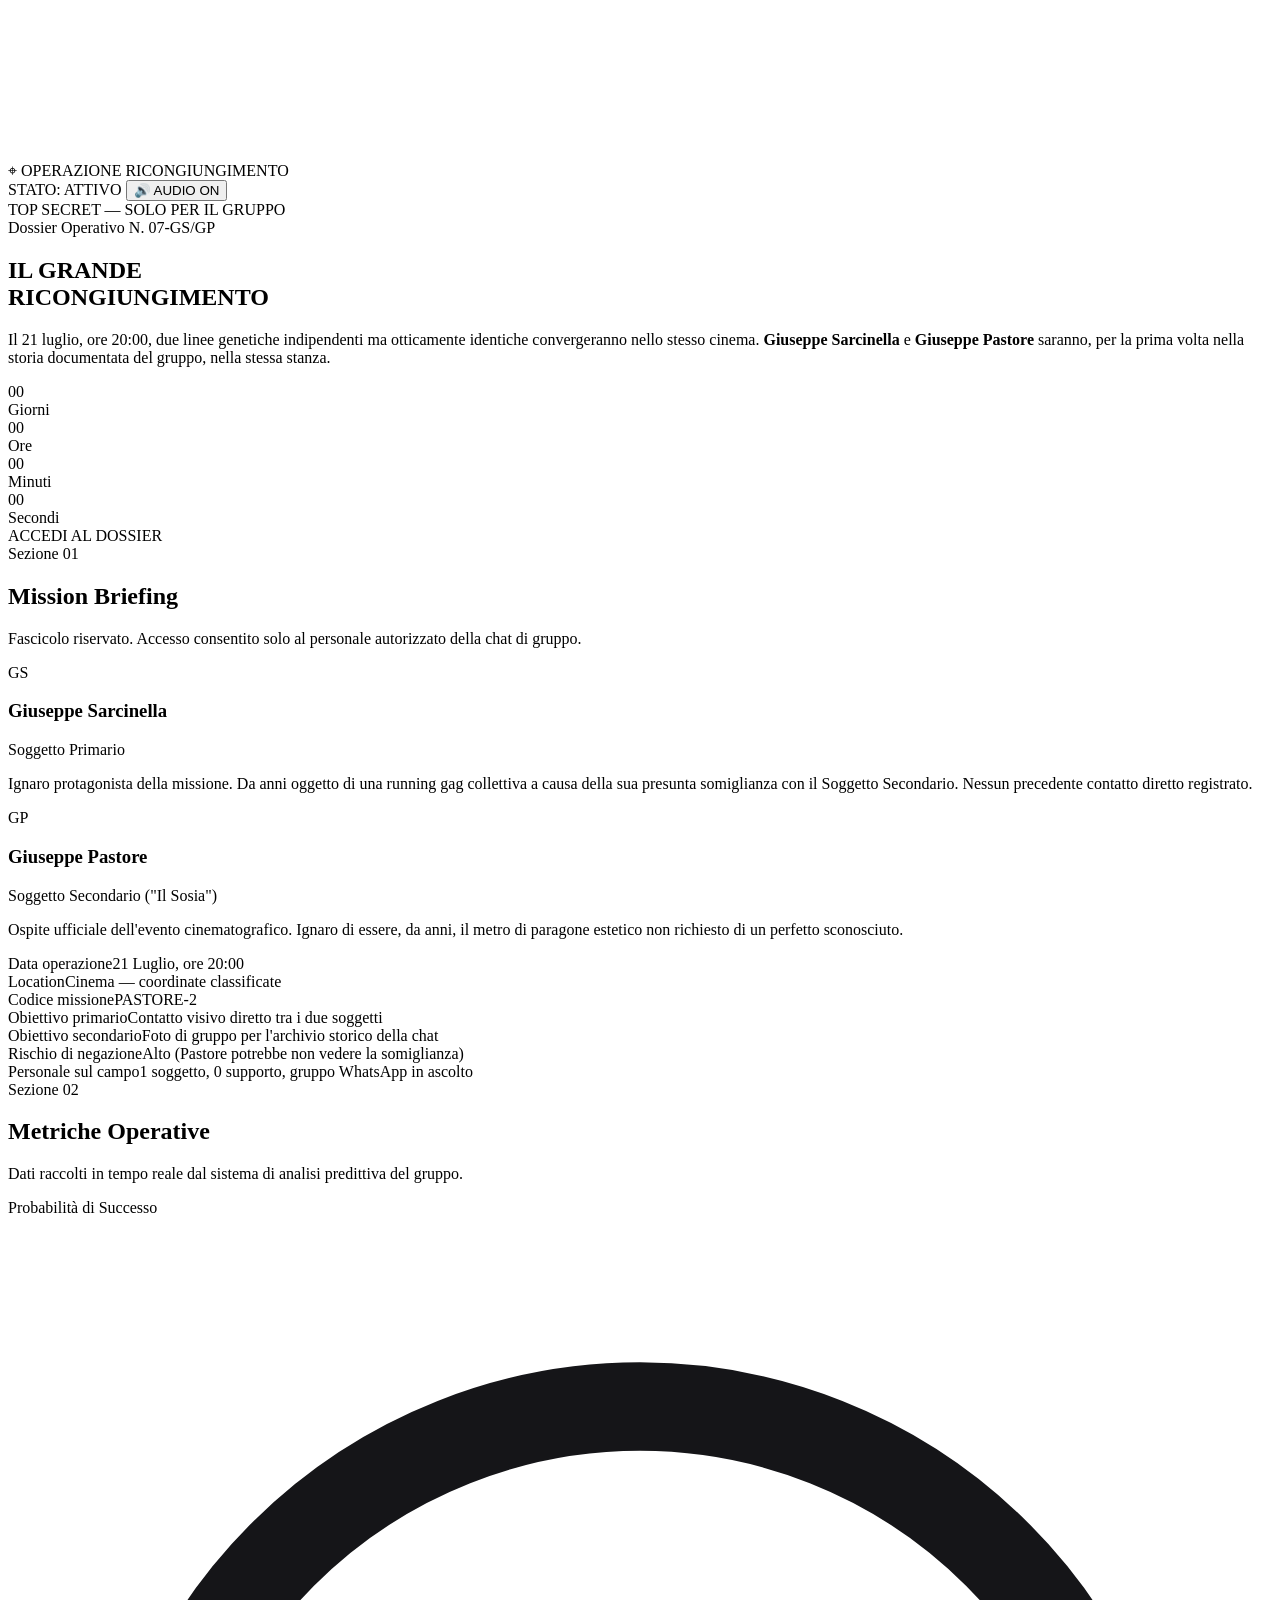
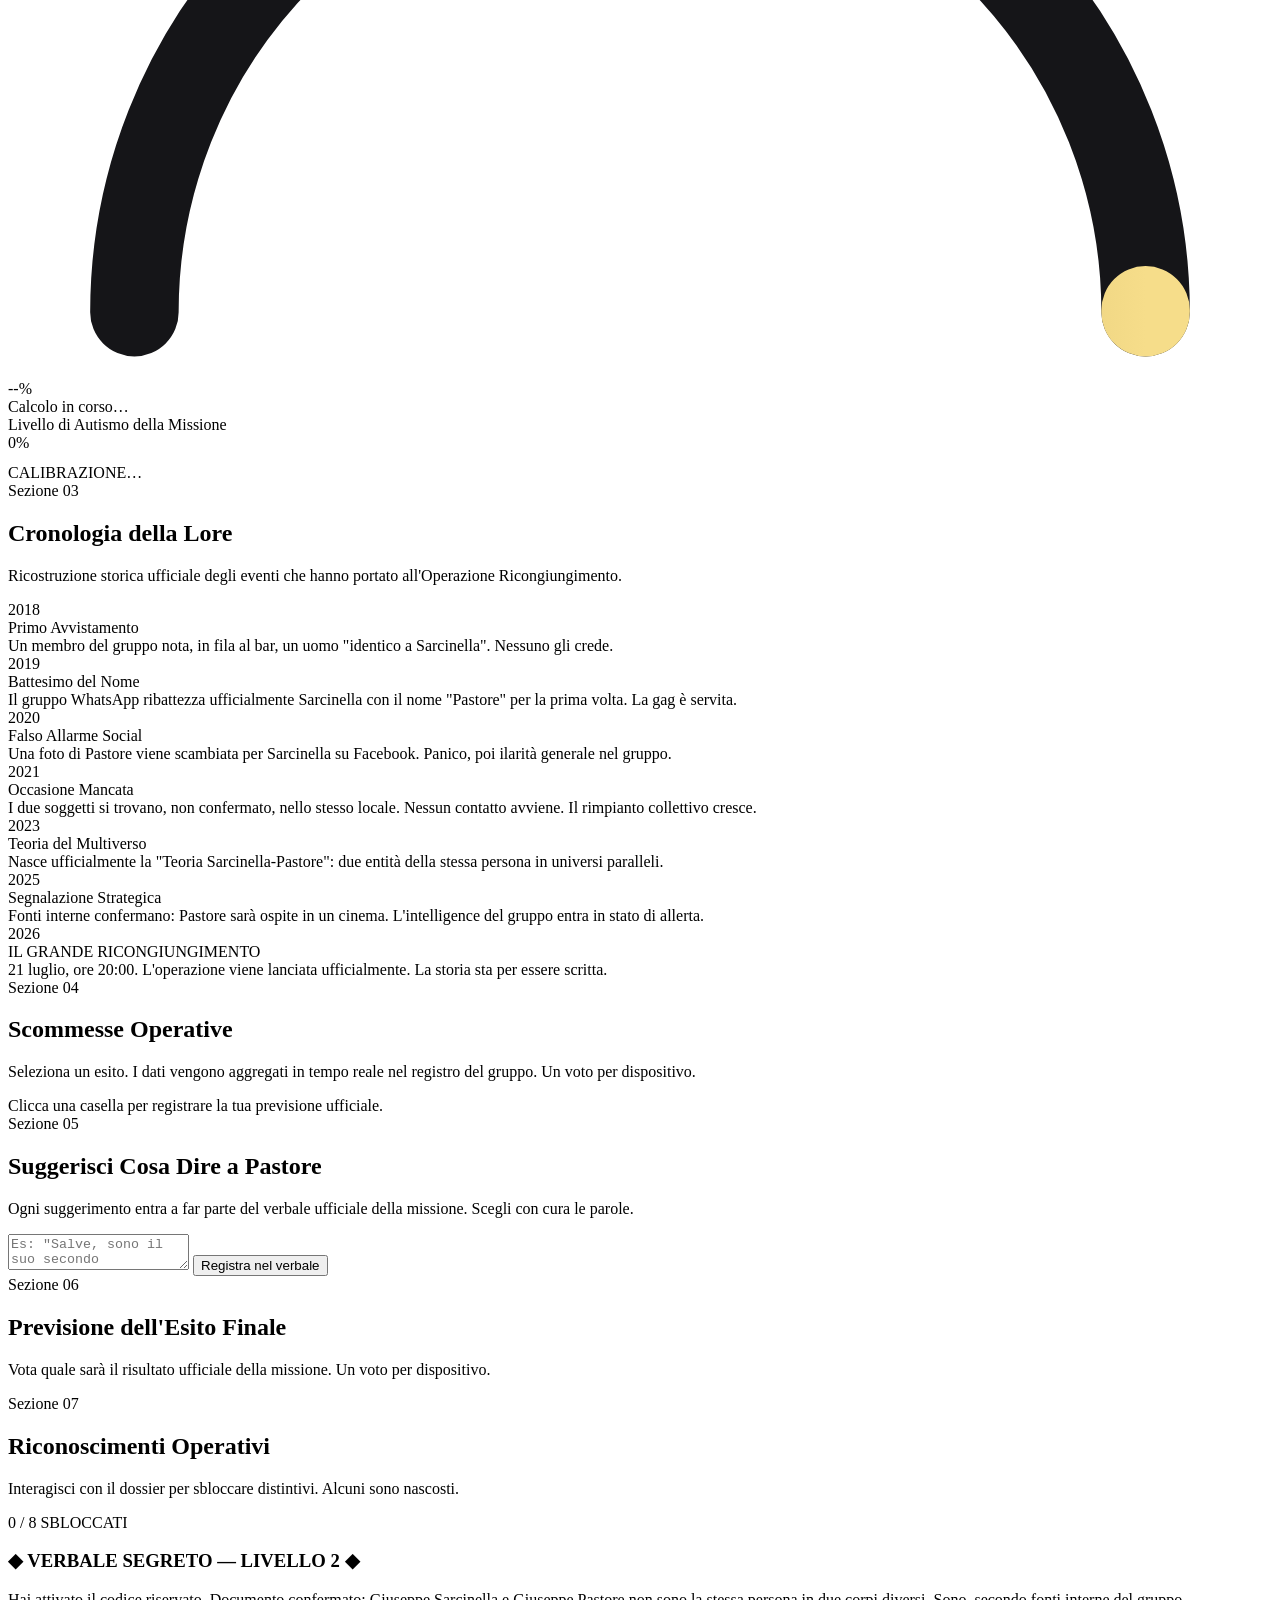
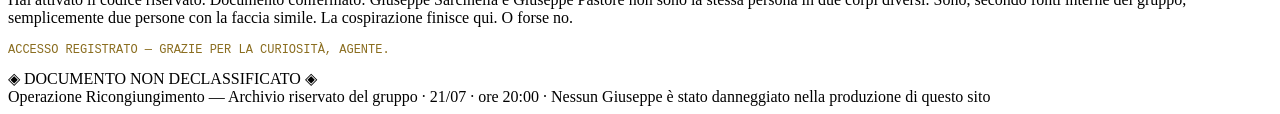
==== commit 0a9044d8: "Rename index[1].html to index.html" ====
--- a/index.html
+++ b/index.html
@@ -4,306 +4,7 @@
 <meta charset="UTF-8">
 <meta name="viewport" content="width=device-width, initial-scale=1.0">
 <title>OPERAZIONE RICONGIUNGIMENTO // Dossier Riservato</title>
-<style>
-@import url('https://fonts.googleapis.com/css2?family=Cinzel:wght@500;600;700;900&family=Space+Grotesk:wght@400;500;600;700&family=JetBrains+Mono:wght@400;500;700&display=swap');
-
-:root{
-  --black:#050506;
-  --black-2:#0b0b0e;
-  --black-3:#121216;
-  --glass:rgba(255,255,255,0.045);
-  --glass-brd:rgba(255,255,255,0.09);
-  --gold:#d4af37;
-  --gold-bright:#f6dd8a;
-  --gold-dim:#8a6d1f;
-  --white:#f3efe4;
-  --white-dim:#9a978d;
-  --red:#a3241f;
-  --green:#3fd58a;
-  --radius:16px;
-  --serif:'Cinzel',serif;
-  --sans:'Space Grotesk',sans-serif;
-  --mono:'JetBrains Mono',monospace;
-}
-*{box-sizing:border-box; margin:0; padding:0;}
-html{scroll-behavior:smooth;}
-body{
-  background:var(--black);
-  color:var(--white);
-  font-family:var(--sans);
-  overflow-x:hidden;
-  position:relative;
-  min-height:100vh;
-}
-::selection{background:var(--gold); color:#000;}
-
-/* ---------- ambient background ---------- */
-#bgcanvas{position:fixed; inset:0; z-index:0; opacity:.55; pointer-events:none;}
-.noise{position:fixed; inset:0; z-index:1; pointer-events:none; opacity:.035;
-  background-image:url("data:image/svg+xml,%3Csvg xmlns='http://www.w3.org/2000/svg' width='120' height='120'%3E%3Cfilter id='n'%3E%3CfeTurbulence type='fractalNoise' baseFrequency='0.9' numOctaves='2' stitchTiles='stitch'/%3E%3C/filter%3E%3Crect width='100%25' height='100%25' filter='url(%23n)'/%3E%3C/svg%3E");
-}
-.vignette{position:fixed; inset:0; z-index:1; pointer-events:none;
-  background:radial-gradient(ellipse at center, transparent 40%, rgba(0,0,0,.75) 100%);}
-
-.wrap{position:relative; z-index:2; max-width:1180px; margin:0 auto; padding:0 28px;}
-
-/* ---------- top bar ---------- */
-.topbar{
-  position:fixed; top:0; left:0; right:0; z-index:50;
-  display:flex; align-items:center; justify-content:space-between;
-  padding:16px 28px;
-  background:linear-gradient(180deg, rgba(5,5,6,.92), rgba(5,5,6,.65) 70%, transparent);
-  backdrop-filter:blur(6px);
-  font-family:var(--mono); font-size:11px; letter-spacing:.14em;
-  color:var(--white-dim);
-}
-.topbar .brand{display:flex; align-items:center; gap:10px; color:var(--gold-bright); font-family:var(--serif); font-weight:700; letter-spacing:.08em; font-size:14px; cursor:default;}
-.topbar .dot{width:7px;height:7px;border-radius:50%;background:var(--green); box-shadow:0 0 8px var(--green); animation:pulse 1.8s infinite;}
-@keyframes pulse{0%,100%{opacity:1} 50%{opacity:.35}}
-.topbar .right{display:flex; align-items:center; gap:18px;}
-.soundtoggle{
-  border:1px solid var(--glass-brd); background:var(--glass); color:var(--white-dim);
-  padding:6px 12px; border-radius:20px; cursor:pointer; font-family:var(--mono); font-size:10px;
-  letter-spacing:.1em; transition:.25s;
-}
-.soundtoggle:hover{border-color:var(--gold-dim); color:var(--gold-bright);}
-
-/* ---------- hero ---------- */
-.hero{
-  min-height:100vh; display:flex; flex-direction:column; align-items:center; justify-content:center;
-  text-align:center; padding:140px 20px 80px; position:relative;
-}
-.stamp{
-  font-family:var(--mono); font-size:11px; letter-spacing:.35em; color:var(--red);
-  border:1px solid var(--red); padding:6px 16px; border-radius:3px;
-  text-transform:uppercase; margin-bottom:26px; opacity:.9;
-  transform:rotate(-2deg);
-  box-shadow:0 0 18px rgba(163,36,31,.25) inset;
-}
-.eyebrow{font-family:var(--mono); letter-spacing:.3em; color:var(--gold-dim); font-size:12px; margin-bottom:18px; text-transform:uppercase;}
-.hero h1{
-  font-family:var(--serif); font-weight:900; letter-spacing:.02em;
-  font-size:clamp(2.4rem, 7.2vw, 6rem); line-height:1.02;
-  background:linear-gradient(120deg, var(--gold-bright) 10%, var(--gold) 45%, #a6842a 55%, var(--gold-bright) 90%);
-  -webkit-background-clip:text; background-clip:text; color:transparent;
-  filter:drop-shadow(0 0 26px rgba(212,175,55,.25));
-  margin-bottom:20px;
-}
-.hero .sub{
-  font-size:clamp(.95rem, 1.6vw, 1.15rem); color:var(--white-dim); max-width:620px; margin:0 auto 46px;
-  line-height:1.6; font-weight:400;
-}
-.hero .sub b{color:var(--white); font-weight:600;}
-
-.countdown{
-  display:flex; gap:14px; flex-wrap:wrap; justify-content:center; margin-bottom:36px;
-}
-.cd-box{
-  width:118px; padding:18px 6px 14px;
-  background:var(--glass); border:1px solid var(--glass-brd); border-radius:var(--radius);
-  backdrop-filter:blur(14px); position:relative; overflow:hidden;
-  transition:transform .3s;
-}
-.cd-box:hover{transform:translateY(-4px); border-color:var(--gold-dim);}
-.cd-box::before{
-  content:''; position:absolute; inset:0; background:radial-gradient(circle at 50% -10%, rgba(212,175,55,.18), transparent 60%);
-}
-.cd-num{
-  font-family:var(--mono); font-weight:700; font-size:clamp(1.8rem,4vw,2.6rem); color:var(--gold-bright);
-  text-shadow:0 0 18px rgba(212,175,55,.4); position:relative;
-}
-.cd-label{font-size:10px; letter-spacing:.2em; color:var(--white-dim); margin-top:6px; text-transform:uppercase; position:relative;}
-
-.scrollcue{
-  margin-top:10px; font-family:var(--mono); font-size:10px; letter-spacing:.25em; color:var(--white-dim);
-  display:flex; flex-direction:column; align-items:center; gap:8px; opacity:.7;
-}
-.scrollcue .line{width:1px; height:34px; background:linear-gradient(var(--gold), transparent); animation:scrolldown 1.8s infinite;}
-@keyframes scrolldown{0%{transform:scaleY(0); transform-origin:top;} 50%{transform:scaleY(1); transform-origin:top;} 51%{transform-origin:bottom;} 100%{transform:scaleY(0); transform-origin:bottom;}}
-
-/* ---------- section shell ---------- */
-section{position:relative; z-index:2; padding:110px 0;}
-.section-head{margin-bottom:46px; text-align:center;}
-.section-head .tag{font-family:var(--mono); font-size:11px; letter-spacing:.3em; color:var(--gold-dim); text-transform:uppercase; margin-bottom:10px;}
-.section-head h2{font-family:var(--serif); font-size:clamp(1.7rem,3.4vw,2.6rem); font-weight:700; color:var(--white);}
-.section-head p{color:var(--white-dim); max-width:560px; margin:14px auto 0; font-size:.95rem; line-height:1.6;}
-
-.card{
-  background:var(--glass); border:1px solid var(--glass-brd); border-radius:var(--radius);
-  backdrop-filter:blur(14px);
-}
-
-/* ---------- dossier ---------- */
-.dossier{padding:40px; position:relative;}
-.dossier::after{
-  content:'RISERVATO'; position:absolute; top:20px; right:24px; font-family:var(--mono);
-  font-size:10px; letter-spacing:.3em; color:var(--red); border:1px solid var(--red); padding:4px 10px; border-radius:2px; opacity:.75;
-}
-.dossier-grid{display:grid; grid-template-columns:1fr 1fr; gap:34px; margin-top:10px;}
-@media(max-width:760px){.dossier-grid{grid-template-columns:1fr;}}
-.agent{display:flex; gap:16px; align-items:flex-start;}
-.avatar{
-  width:64px; height:64px; border-radius:50%; flex:none;
-  background:linear-gradient(145deg, #1b1b20, #0a0a0c);
-  border:1px solid var(--gold-dim);
-  display:flex; align-items:center; justify-content:center;
-  font-family:var(--serif); font-weight:700; font-size:1.3rem; color:var(--gold-bright);
-  box-shadow:0 0 20px rgba(212,175,55,.12) inset;
-  cursor:pointer; transition:.3s;
-  position:relative;
-}
-.avatar:hover{box-shadow:0 0 24px rgba(212,175,55,.4); transform:scale(1.06);}
-.agent h3{font-family:var(--serif); font-size:1.05rem; color:var(--white); margin-bottom:4px;}
-.agent .role{font-family:var(--mono); font-size:10px; letter-spacing:.15em; color:var(--gold-dim); text-transform:uppercase; margin-bottom:8px;}
-.agent p{font-size:.86rem; color:var(--white-dim); line-height:1.55;}
-
-.brief-lines{margin-top:34px; display:grid; gap:12px; font-family:var(--mono); font-size:.82rem; color:var(--white-dim);}
-.brief-lines .row{display:flex; justify-content:space-between; border-bottom:1px dashed var(--glass-brd); padding-bottom:10px; gap:16px;}
-.brief-lines .row span:first-child{color:var(--gold-dim); letter-spacing:.08em;}
-.brief-lines .row span:last-child{color:var(--white); text-align:right;}
-.redacted{background:#1a1a1a; color:transparent; border-radius:2px; padding:0 6px; user-select:none; cursor:help; box-shadow:inset 0 0 0 1px #2a2a2a;}
-.redacted:hover{background:transparent; color:var(--white); transition:.2s;}
-
-/* ---------- gauges row ---------- */
-.gauges{display:grid; grid-template-columns:1fr 1fr; gap:28px;}
-@media(max-width:760px){.gauges{grid-template-columns:1fr;}}
-.gauge-card{padding:32px; text-align:center;}
-.gauge-title{font-family:var(--mono); font-size:11px; letter-spacing:.2em; color:var(--gold-dim); text-transform:uppercase; margin-bottom:18px;}
-.dial{width:200px; margin:0 auto;}
-.dial-val{font-family:var(--serif); font-size:2.6rem; font-weight:700; color:var(--gold-bright); margin-top:-118px; text-shadow:0 0 20px rgba(212,175,55,.35);}
-.dial-caption{margin-top:8px; font-size:.82rem; color:var(--white-dim); font-family:var(--mono); letter-spacing:.1em;}
-
-.autism-bar-wrap{margin-top:16px;}
-.autism-track{
-  width:100%; height:22px; border-radius:11px; background:#111114; border:1px solid var(--glass-brd);
-  overflow:hidden; position:relative;
-}
-.autism-fill{
-  height:100%; border-radius:11px;
-  background:linear-gradient(90deg, var(--gold-dim), var(--gold), var(--gold-bright));
-  width:0%; transition:width 1.8s cubic-bezier(.16,.9,.3,1); position:relative;
-  box-shadow:0 0 18px rgba(212,175,55,.5);
-}
-.autism-fill::after{
-  content:''; position:absolute; inset:0;
-  background:repeating-linear-gradient(45deg, rgba(0,0,0,.12) 0 8px, transparent 8px 16px);
-}
-.autism-pct{font-family:var(--mono); font-size:2.4rem; font-weight:700; color:var(--gold-bright); margin:14px 0 4px;}
-.autism-label{font-family:var(--mono); font-size:11px; letter-spacing:.2em; color:var(--red); text-transform:uppercase;}
-
-/* ---------- timeline ---------- */
-.timeline{position:relative; margin-top:20px; padding-left:0;}
-.timeline::before{content:''; position:absolute; left:20px; top:0; bottom:0; width:1px; background:linear-gradient(var(--gold-dim), transparent 95%);}
-@media(min-width:760px){.timeline::before{left:50%;}}
-.t-item{position:relative; padding:0 0 44px 52px;}
-@media(min-width:760px){
-  .t-item{width:50%; padding:0 40px 44px 0;}
-  .t-item:nth-child(even){margin-left:50%; padding:0 0 44px 40px;}
-}
-.t-dot{position:absolute; left:14px; top:2px; width:13px; height:13px; border-radius:50%; background:var(--black); border:2px solid var(--gold); box-shadow:0 0 10px var(--gold);}
-@media(min-width:760px){
-  .t-item .t-dot{left:auto; right:-7px;}
-  .t-item:nth-child(even) .t-dot{right:auto; left:-7px;}
-}
-.t-year{font-family:var(--mono); color:var(--gold-bright); font-size:.8rem; letter-spacing:.15em; margin-bottom:6px;}
-.t-title{font-family:var(--serif); font-size:1.05rem; margin-bottom:6px; color:var(--white);}
-.t-desc{font-size:.86rem; color:var(--white-dim); line-height:1.55;}
-
-/* ---------- bets ---------- */
-.bets-grid{display:grid; grid-template-columns:repeat(auto-fit,minmax(240px,1fr)); gap:18px; margin-top:10px;}
-.bet{
-  padding:22px; cursor:pointer; transition:.25s; position:relative; overflow:hidden;
-}
-.bet:hover{border-color:var(--gold-dim); transform:translateY(-3px);}
-.bet.selected{border-color:var(--gold); box-shadow:0 0 24px rgba(212,175,55,.2);}
-.bet .odds{position:absolute; top:16px; right:18px; font-family:var(--mono); font-size:.75rem; color:var(--gold-bright); border:1px solid var(--gold-dim); padding:2px 8px; border-radius:20px;}
-.bet h4{font-family:var(--sans); font-weight:600; font-size:.98rem; margin:6px 30px 14px 0; color:var(--white); line-height:1.4;}
-.bet-bar{height:6px; border-radius:4px; background:#151518; overflow:hidden; margin-bottom:8px;}
-.bet-bar > div{height:100%; background:linear-gradient(90deg,var(--gold-dim),var(--gold)); width:0%; transition:width 1s;}
-.bet-pct{font-family:var(--mono); font-size:.72rem; color:var(--white-dim);}
-.bet-hint{margin-top:26px; text-align:center; font-family:var(--mono); font-size:.72rem; color:var(--white-dim); letter-spacing:.08em;}
-
-/* ---------- suggestions ---------- */
-.suggest-box{padding:32px;}
-.suggest-form{display:flex; gap:12px; flex-wrap:wrap;}
-.suggest-form textarea{
-  flex:1; min-width:220px; resize:vertical; min-height:52px; max-height:140px;
-  background:#0d0d10; border:1px solid var(--glass-brd); border-radius:10px; color:var(--white);
-  padding:14px 16px; font-family:var(--sans); font-size:.9rem; line-height:1.5;
-}
-.suggest-form textarea:focus{outline:none; border-color:var(--gold-dim);}
-.btn-gold{
-  background:linear-gradient(140deg, var(--gold-bright), var(--gold) 60%, var(--gold-dim));
-  color:#141208; border:none; font-weight:700; font-family:var(--sans); font-size:.85rem;
-  padding:0 26px; border-radius:10px; cursor:pointer; letter-spacing:.02em; transition:.25s;
-  box-shadow:0 4px 18px rgba(212,175,55,.25);
-}
-.btn-gold:hover{transform:translateY(-2px); box-shadow:0 8px 24px rgba(212,175,55,.4);}
-.btn-gold:active{transform:translateY(0);}
-.suggest-list{margin-top:26px; display:grid; gap:12px; max-height:360px; overflow-y:auto; padding-right:4px;}
-.suggest-list::-webkit-scrollbar{width:6px;}
-.suggest-list::-webkit-scrollbar-thumb{background:var(--gold-dim); border-radius:4px;}
-.suggest-item{
-  background:#0d0d10; border:1px solid var(--glass-brd); border-radius:10px; padding:14px 16px;
-  font-size:.88rem; color:var(--white); line-height:1.5; position:relative; animation:pop .35s ease;
-}
-@keyframes pop{from{opacity:0; transform:translateY(8px) scale(.98)} to{opacity:1; transform:none}}
-.suggest-item .meta{font-family:var(--mono); font-size:.68rem; color:var(--gold-dim); margin-top:8px; letter-spacing:.08em;}
-.suggest-item .del{position:absolute; top:10px; right:12px; cursor:pointer; color:var(--white-dim); font-size:.75rem;}
-.suggest-item .del:hover{color:var(--red);}
-.suggest-empty{color:var(--white-dim); font-size:.85rem; font-style:italic; text-align:center; padding:20px 0;}
-
-/* ---------- outcome vote ---------- */
-.outcome-grid{display:grid; grid-template-columns:repeat(auto-fit,minmax(220px,1fr)); gap:18px;}
-.outcome{padding:26px 22px; text-align:center; cursor:pointer; transition:.25s;}
-.outcome:hover{border-color:var(--gold-dim); transform:translateY(-3px);}
-.outcome.voted{border-color:var(--gold); box-shadow:0 0 22px rgba(212,175,55,.2);}
-.outcome .icon{font-size:1.9rem; margin-bottom:10px;}
-.outcome h4{font-family:var(--serif); font-size:1rem; margin-bottom:12px; color:var(--white);}
-.outcome .obar{height:6px; border-radius:4px; background:#151518; overflow:hidden; margin-bottom:8px;}
-.outcome .obar>div{height:100%; background:linear-gradient(90deg,var(--gold-dim),var(--gold-bright)); width:0%; transition:width 1s;}
-.outcome .opct{font-family:var(--mono); font-size:.78rem; color:var(--white-dim);}
-
-/* ---------- achievements ---------- */
-.ach-grid{display:grid; grid-template-columns:repeat(auto-fit,minmax(190px,1fr)); gap:16px;}
-.ach{padding:20px; text-align:center; opacity:.35; filter:grayscale(1); transition:.4s;}
-.ach.unlocked{opacity:1; filter:grayscale(0); border-color:var(--gold); box-shadow:0 0 20px rgba(212,175,55,.18);}
-.ach .aic{font-size:1.6rem; margin-bottom:8px;}
-.ach h5{font-family:var(--serif); font-size:.88rem; color:var(--white); margin-bottom:4px;}
-.ach p{font-size:.72rem; color:var(--white-dim); line-height:1.4;}
-.ach-progress{text-align:center; margin-top:24px; font-family:var(--mono); font-size:.78rem; color:var(--gold-dim); letter-spacing:.1em;}
-
-/* toast */
-#toastbox{position:fixed; top:70px; right:20px; z-index:999; display:flex; flex-direction:column; gap:10px; max-width:280px;}
-.toast{
-  background:linear-gradient(140deg, #16150f, #0c0c0c); border:1px solid var(--gold); border-radius:12px;
-  padding:14px 16px; box-shadow:0 10px 30px rgba(0,0,0,.5), 0 0 20px rgba(212,175,55,.15);
-  animation:slidein .4s ease, fadeout .4s ease 3.6s forwards;
-  font-family:var(--sans);
-}
-@keyframes slidein{from{transform:translateX(40px); opacity:0} to{transform:none; opacity:1}}
-@keyframes fadeout{to{opacity:0; transform:translateX(20px)}}
-.toast .ttitle{font-family:var(--mono); font-size:10px; letter-spacing:.2em; color:var(--gold-bright); margin-bottom:4px;}
-.toast .tdesc{font-size:.82rem; color:var(--white);}
-
-/* footer */
-footer{padding:60px 0 40px; text-align:center; position:relative; z-index:2;}
-footer .fstamp{
-  display:inline-block; font-family:var(--mono); font-size:10px; letter-spacing:.25em; color:var(--white-dim);
-  border:1px solid var(--glass-brd); padding:8px 18px; border-radius:20px; cursor:pointer; user-select:none; transition:.3s;
-}
-footer .fstamp:hover{border-color:var(--gold-dim); color:var(--gold-bright);}
-footer .fine{margin-top:18px; font-size:.72rem; color:#4a4842; font-family:var(--mono);}
-
-.hidden-section{display:none; padding:60px 0; border-top:1px solid var(--glass-brd); border-bottom:1px solid var(--glass-brd); margin:40px 0;}
-.hidden-section.show{display:block; animation:pop .5s ease;}
-.hidden-section h3{font-family:var(--serif); color:var(--red); text-align:center; margin-bottom:16px; letter-spacing:.05em;}
-.hidden-section p{max-width:640px; margin:0 auto 14px; color:var(--white-dim); font-size:.9rem; line-height:1.7; text-align:center;}
-
-@media(prefers-reduced-motion: reduce){
-  *{animation-duration:.01ms !important; transition-duration:.01ms !important;}
-}
-</style>
+<link rel="stylesheet" href="style.css">
 </head>
 <body>
 
@@ -492,342 +193,6 @@
   <div class="fine">Operazione Ricongiungimento — Archivio riservato del gruppo · 21/07 · ore 20:00 · Nessun Giuseppe è stato danneggiato nella produzione di questo sito</div>
 </footer>
 
-<script>
-/* ============ AMBIENT CANVAS PARTICLES ============ */
-const canvas = document.getElementById('bgcanvas');
-const ctx = canvas.getContext('2d');
-let W,H,particles=[];
-function resize(){W=canvas.width=window.innerWidth; H=canvas.height=window.innerHeight;}
-window.addEventListener('resize', resize); resize();
-for(let i=0;i<60;i++){
-  particles.push({x:Math.random()*W, y:Math.random()*H, r:Math.random()*1.6+.3, s:Math.random()*.3+.05, o:Math.random()*.5+.1});
-}
-function drawParticles(){
-  ctx.clearRect(0,0,W,H);
-  ctx.fillStyle='#d4af37';
-  particles.forEach(p=>{
-    ctx.globalAlpha=p.o;
-    ctx.beginPath(); ctx.arc(p.x,p.y,p.r,0,Math.PI*2); ctx.fill();
-    p.y -= p.s;
-    if(p.y<-10){p.y=H+10; p.x=Math.random()*W;}
-  });
-  ctx.globalAlpha=1;
-  requestAnimationFrame(drawParticles);
-}
-drawParticles();
-
-/* ============ SOUND ============ */
-let audioCtx=null;
-let soundOn = localStorage.getItem('ric_sound') !== 'off';
-function updateSoundBtn(){document.getElementById('soundBtn').textContent = soundOn ? '🔊 AUDIO ON' : '🔇 AUDIO OFF';}
-updateSoundBtn();
-document.getElementById('soundBtn').addEventListener('click', ()=>{
-  soundOn = !soundOn;
-  localStorage.setItem('ric_sound', soundOn?'on':'off');
-  updateSoundBtn();
-  if(soundOn) blip(660,.05);
-});
-function blip(freq=520, dur=.06){
-  if(!soundOn) return;
-  try{
-    if(!audioCtx) audioCtx = new (window.AudioContext||window.webkitAudioContext)();
-    const o = audioCtx.createOscillator();
-    const g = audioCtx.createGain();
-    o.type='sine'; o.frequency.value=freq;
-    g.gain.setValueAtTime(.06, audioCtx.currentTime);
-    g.gain.exponentialRampToValueAtTime(.0001, audioCtx.currentTime+dur);
-    o.connect(g); g.connect(audioCtx.destination);
-    o.start(); o.stop(audioCtx.currentTime+dur);
-  }catch(e){}
-}
-
-/* ============ COUNTDOWN ============ */
-const target = new Date('2026-07-21T20:00:00');
-function tickCountdown(){
-  const now = new Date();
-  let diff = target - now;
-  if(diff < 0) diff = 0;
-  const d = Math.floor(diff/(1000*60*60*24));
-  const h = Math.floor((diff/(1000*60*60))%24);
-  const m = Math.floor((diff/(1000*60))%60);
-  const s = Math.floor((diff/1000)%60);
-  document.getElementById('cd-d').textContent = String(d).padStart(2,'0');
-  document.getElementById('cd-h').textContent = String(h).padStart(2,'0');
-  document.getElementById('cd-m').textContent = String(m).padStart(2,'0');
-  document.getElementById('cd-s').textContent = String(s).padStart(2,'0');
-}
-tickCountdown(); setInterval(tickCountdown,1000);
-
-/* ============ GAUGES ============ */
-const probability = Math.floor(Math.random()*88)+8; // 8-95
-const autismLevel = Math.floor(Math.random()*16)+84; // 84-99
-
-function captionFor(p){
-  if(p<25) return "Esito incerto. Preparare piano B.";
-  if(p<50) return "Possibile, ma servirà fortuna.";
-  if(p<75) return "Condizioni favorevoli rilevate.";
-  return "Il destino è dalla nostra parte.";
-}
-window.addEventListener('load', ()=>{
-  setTimeout(()=>{
-    const circumference = 251;
-    const offset = circumference - (circumference * probability/100);
-    document.getElementById('gaugeArc').style.transition='stroke-dashoffset 1.6s cubic-bezier(.16,.9,.3,1)';
-    document.getElementById('gaugeArc').style.strokeDashoffset = offset;
-    document.getElementById('probVal').textContent = probability + '%';
-    document.getElementById('probCaption').textContent = captionFor(probability);
-  }, 400);
-
-  setTimeout(()=>{
-    document.getElementById('autismFill').style.width = autismLevel + '%';
-    document.getElementById('autismPct').textContent = autismLevel + '%';
-    document.getElementById('autismLabel').textContent = autismLevel>95 ? 'MASSIMO STORICO REGISTRATO' : 'LIVELLO CRITICO';
-  }, 500);
-});
-
-/* ============ ACHIEVEMENTS ============ */
-const ACHIEVEMENTS = {
-  observer:   {name:"Osservatore Attento", desc:"Hai esaminato entrambi gli agenti sul campo.", icon:"👁️"},
-  redactor:   {name:"Occhio di Falco", desc:"Hai svelato un'informazione redatta.", icon:"🔍"},
-  gambler:    {name:"Scommettitore", desc:"Hai piazzato una previsione operativa.", icon:"🎲"},
-  voter:      {name:"Stratega", desc:"Hai votato l'esito della missione.", icon:"🗳️"},
-  writer:     {name:"Sceneggiatore", desc:"Hai suggerito una frase per Pastore.", icon:"✍️"},
-  explorer:   {name:"Esploratore", desc:"Hai raggiunto il fondo del dossier.", icon:"🧭"},
-  konami:     {name:"Agente Segreto", desc:"Hai scoperto il codice nascosto.", icon:"🕵️"},
-  declass:    {name:"Whistleblower", desc:"Hai tentato di declassificare il documento.", icon:"📁"},
-};
-let unlocked = JSON.parse(localStorage.getItem('ric_ach') || '{}');
-
-function renderAchievements(){
-  const grid = document.getElementById('achGrid');
-  grid.innerHTML='';
-  let count=0;
-  Object.entries(ACHIEVEMENTS).forEach(([key,a])=>{
-    const isUn = !!unlocked[key];
-    if(isUn) count++;
-    const el = document.createElement('div');
-    el.className = 'card ach' + (isUn?' unlocked':'');
-    el.innerHTML = `<div class="aic">${isUn?a.icon:'🔒'}</div><h5>${isUn?a.name:'???'}</h5><p>${isUn?a.desc:'Distintivo non ancora sbloccato.'}</p>`;
-    grid.appendChild(el);
-  });
-  document.getElementById('achProgress').textContent = `${count} / ${Object.keys(ACHIEVEMENTS).length} SBLOCCATI`;
-}
-function unlock(key){
-  if(unlocked[key]) return;
-  unlocked[key]=true;
-  localStorage.setItem('ric_ach', JSON.stringify(unlocked));
-  renderAchievements();
-  showToast('DISTINTIVO SBLOCCATO', ACHIEVEMENTS[key].icon + ' ' + ACHIEVEMENTS[key].name);
-  blip(880,.09);
-}
-renderAchievements();
-
-function showToast(title, desc){
-  const box = document.getElementById('toastbox');
-  const t = document.createElement('div');
-  t.className='toast';
-  t.innerHTML = `<div class="ttitle">${title}</div><div class="tdesc">${desc}</div>`;
-  box.appendChild(t);
-  setTimeout(()=>t.remove(), 4200);
-}
-
-/* click avatars -> observer achievement */
-let avClicks = new Set();
-['av1','av2'].forEach(id=>{
-  document.getElementById(id).addEventListener('click', ()=>{
-    blip(420,.05);
-    avClicks.add(id);
-    if(avClicks.size===2) unlock('observer');
-  });
-});
-
-/* redacted reveal */
-document.querySelectorAll('.redacted').forEach(el=>{
-  el.addEventListener('mouseenter', ()=> unlock('redactor'));
-  el.addEventListener('click', ()=> unlock('redactor'));
-});
-
-/* scroll to bottom -> explorer */
-window.addEventListener('scroll', ()=>{
-  if((window.innerHeight + window.scrollY) >= document.body.offsetHeight - 40){
-    unlock('explorer');
-  }
-});
-
-/* ============ BETS ============ */
-const BET_OPTIONS = [
-  {id:'foto', label:'Foto ricordo insieme', odds:'2.5x'},
-  {id:'nega', label:'Pastore nega la somiglianza', odds:'1.8x'},
-  {id:'fuga', label:'Sarcinella scappa in bagno', odds:'4.0x'},
-  {id:'ignoto', label:'Nessuno dei due se ne accorge', odds:'3.2x'},
-  {id:'standing', label:'Standing ovation del gruppo WhatsApp', odds:'6.6x'},
-  {id:'chiede', label:'Pastore chiede "chi sei?"', odds:'5.5x'},
-];
-let betCounts = JSON.parse(localStorage.getItem('ric_bets') || '{}');
-let myBet = localStorage.getItem('ric_mybet') || null;
-BET_OPTIONS.forEach(o=>{ if(!(o.id in betCounts)) betCounts[o.id]=Math.floor(Math.random()*40)+5; });
-
-function renderBets(){
-  const grid = document.getElementById('betsGrid');
-  grid.innerHTML='';
-  const total = Object.values(betCounts).reduce((a,b)=>a+b,0) || 1;
-  BET_OPTIONS.forEach(o=>{
-    const pct = Math.round((betCounts[o.id]/total)*100);
-    const el = document.createElement('div');
-    el.className = 'card bet' + (myBet===o.id ? ' selected':'');
-    el.innerHTML = `
-      <div class="odds">${o.odds}</div>
-      <h4>${o.label}</h4>
-      <div class="bet-bar"><div style="width:${pct}%"></div></div>
-      <div class="bet-pct">${pct}% degli agenti concorda</div>
-    `;
-    el.addEventListener('click', ()=>{
-      if(myBet===o.id) return;
-      if(myBet) betCounts[myBet] = Math.max(0, betCounts[myBet]-1);
-      betCounts[o.id] = (betCounts[o.id]||0)+1;
-      myBet = o.id;
-      localStorage.setItem('ric_bets', JSON.stringify(betCounts));
-      localStorage.setItem('ric_mybet', myBet);
-      renderBets();
-      unlock('gambler');
-      blip(600,.06);
-    });
-    grid.appendChild(el);
-  });
-}
-renderBets();
-
-/* ============ OUTCOME VOTE ============ */
-const OUTCOMES = [
-  {id:'photo', label:'Foto', icon:'📸'},
-  {id:'greet', label:'Saluto', icon:'🤝'},
-  {id:'flee', label:'Fuga', icon:'🏃'},
-  {id:'none', label:'Nessun contatto', icon:'🚫'},
-];
-let outcomeCounts = JSON.parse(localStorage.getItem('ric_outcomes') || '{}');
-let myOutcome = localStorage.getItem('ric_myoutcome') || null;
-OUTCOMES.forEach(o=>{ if(!(o.id in outcomeCounts)) outcomeCounts[o.id]=Math.floor(Math.random()*30)+10; });
-
-function renderOutcomes(){
-  const grid = document.getElementById('outcomeGrid');
-  grid.innerHTML='';
-  const total = Object.values(outcomeCounts).reduce((a,b)=>a+b,0) || 1;
-  OUTCOMES.forEach(o=>{
-    const pct = Math.round((outcomeCounts[o.id]/total)*100);
-    const el = document.createElement('div');
-    el.className = 'card outcome' + (myOutcome===o.id?' voted':'');
-    el.innerHTML = `
-      <div class="icon">${o.icon}</div>
-      <h4>${o.label}</h4>
-      <div class="obar"><div style="width:${pct}%"></div></div>
-      <div class="opct">${pct}%</div>
-    `;
-    el.addEventListener('click', ()=>{
-      if(myOutcome===o.id) return;
-      if(myOutcome) outcomeCounts[myOutcome] = Math.max(0, outcomeCounts[myOutcome]-1);
-      outcomeCounts[o.id] = (outcomeCounts[o.id]||0)+1;
-      myOutcome = o.id;
-      localStorage.setItem('ric_outcomes', JSON.stringify(outcomeCounts));
-      localStorage.setItem('ric_myoutcome', myOutcome);
-      renderOutcomes();
-      unlock('voter');
-      blip(700,.06);
-    });
-    grid.appendChild(el);
-  });
-}
-renderOutcomes();
-
-/* ============ SUGGESTIONS ============ */
-function loadSuggestions(){ return JSON.parse(localStorage.getItem('ric_suggestions') || '[]'); }
-function saveSuggestions(arr){ localStorage.setItem('ric_suggestions', JSON.stringify(arr)); }
-
-function renderSuggestions(){
-  const list = document.getElementById('suggestList');
-  const items = loadSuggestions();
-  list.innerHTML='';
-  if(items.length===0){
-    list.innerHTML = '<div class="suggest-empty">Nessuna frase ancora registrata. Sii il primo agente a proporne una.</div>';
-    return;
-  }
-  items.slice().reverse().forEach((it, idxRev)=>{
-    const idx = items.length - 1 - idxRev;
-    const el = document.createElement('div');
-    el.className='suggest-item';
-    el.innerHTML = `<span class="del" data-idx="${idx}">✕</span>“${it.text}”<div class="meta">Agente anonimo · ${it.time}</div>`;
-    list.appendChild(el);
-  });
-  list.querySelectorAll('.del').forEach(btn=>{
-    btn.addEventListener('click', (e)=>{
-      const i = parseInt(e.target.dataset.idx);
-      const arr = loadSuggestions();
-      arr.splice(i,1);
-      saveSuggestions(arr);
-      renderSuggestions();
-    });
-  });
-}
-renderSuggestions();
-
-document.getElementById('suggestBtn').addEventListener('click', ()=>{
-  const input = document.getElementById('suggestInput');
-  const val = input.value.trim();
-  if(!val) return;
-  const arr = loadSuggestions();
-  arr.push({text: val, time: new Date().toLocaleDateString('it-IT', {day:'2-digit', month:'short', hour:'2-digit', minute:'2-digit'})});
-  saveSuggestions(arr);
-  input.value='';
-  renderSuggestions();
-  unlock('writer');
-  blip(760,.07);
-});
-document.getElementById('suggestInput').addEventListener('keydown', (e)=>{
-  if(e.key==='Enter' && (e.ctrlKey || e.metaKey)) document.getElementById('suggestBtn').click();
-});
-
-/* ============ FOOTER EASTER EGG (declassify) ============ */
-let footerClicks=0;
-document.getElementById('footerStamp').addEventListener('click', (e)=>{
-  footerClicks++;
-  blip(500,.04);
-  if(footerClicks>=5){
-    e.target.textContent = '◈ DOCUMENTO DECLASSIFICATO ◈';
-    e.target.style.color = '#3fd58a';
-    e.target.style.borderColor = '#3fd58a';
-    unlock('declass');
-  }
-});
-
-/* ============ LOGO TRIPLE CLICK EASTER EGG ============ */
-let logoClicks=0, logoTimer=null;
-document.getElementById('logoClick').addEventListener('click', ()=>{
-  logoClicks++;
-  blip(340,.04);
-  clearTimeout(logoTimer);
-  logoTimer = setTimeout(()=>{ logoClicks=0; }, 900);
-  if(logoClicks>=3){
-    showToast('MESSAGGIO CIFRATO', 'Anche i sosia meritano rispetto. Forse.');
-    logoClicks=0;
-  }
-});
-
-/* ============ KONAMI CODE EASTER EGG ============ */
-const konami = ['ArrowUp','ArrowUp','ArrowDown','ArrowDown','ArrowLeft','ArrowRight','ArrowLeft','ArrowRight','b','a'];
-let konamiIdx=0;
-window.addEventListener('keydown', (e)=>{
-  const key = e.key.length===1 ? e.key.toLowerCase() : e.key;
-  if(key === konami[konamiIdx]){
-    konamiIdx++;
-    if(konamiIdx===konami.length){
-      document.getElementById('secretSection').classList.add('show');
-      document.getElementById('secretSection').scrollIntoView({behavior:'smooth', block:'center'});
-      unlock('konami');
-      konamiIdx=0;
-    }
-  } else {
-    konamiIdx = (key===konami[0]) ? 1 : 0;
-  }
-});
-</script>
+<script src="script.js"></script>
 </body>
 </html>
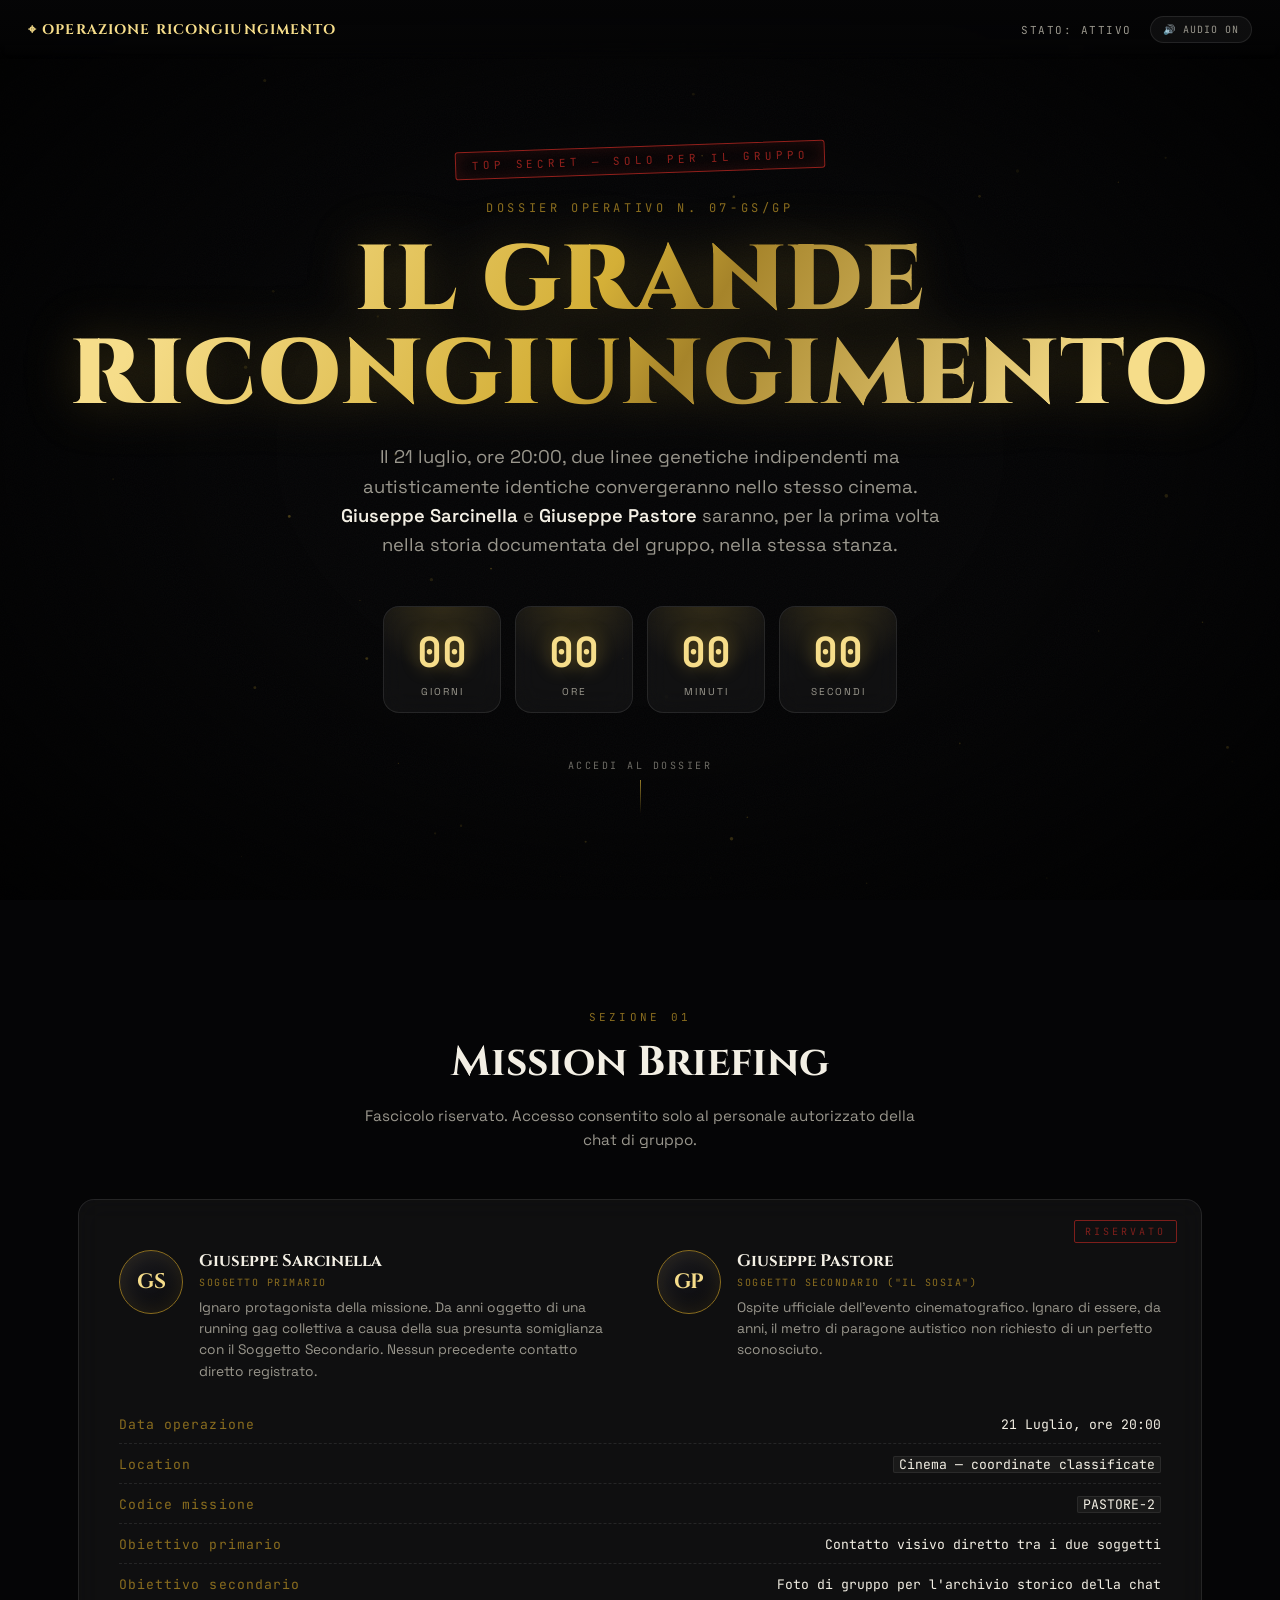
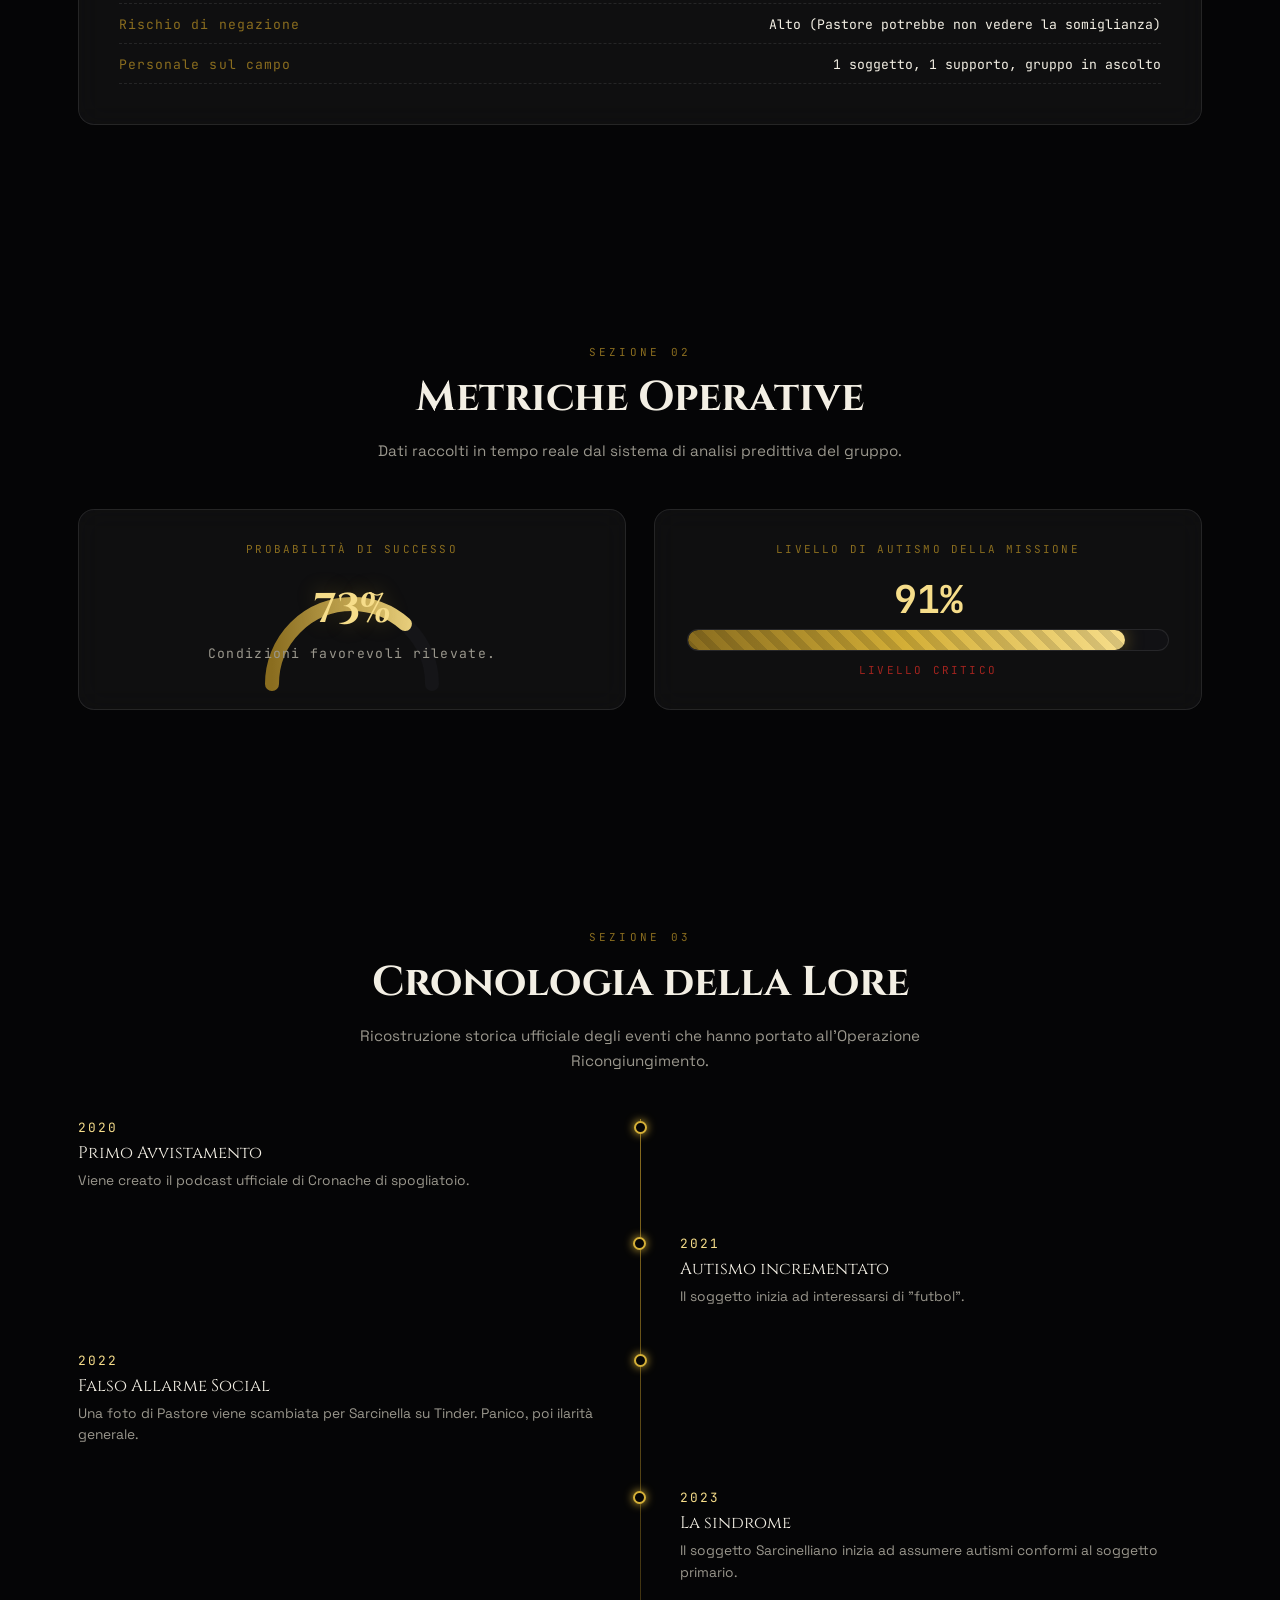
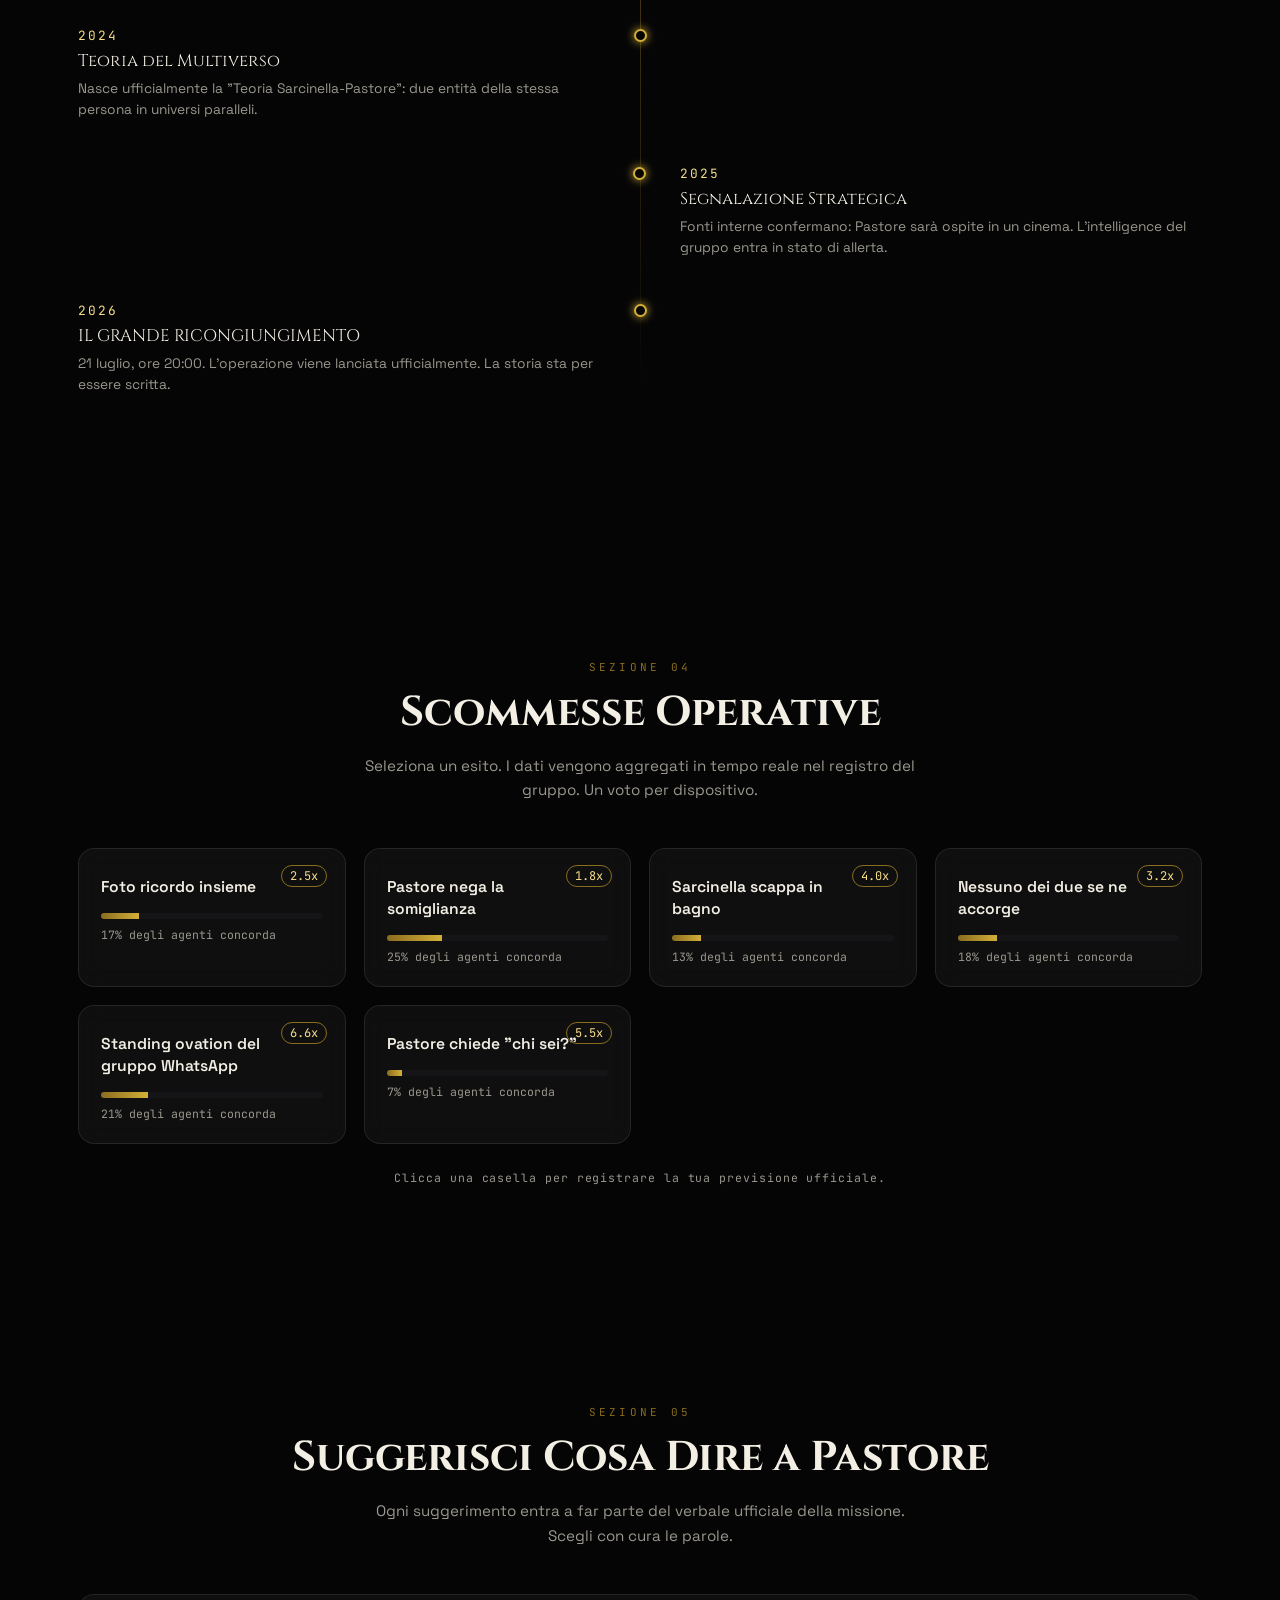
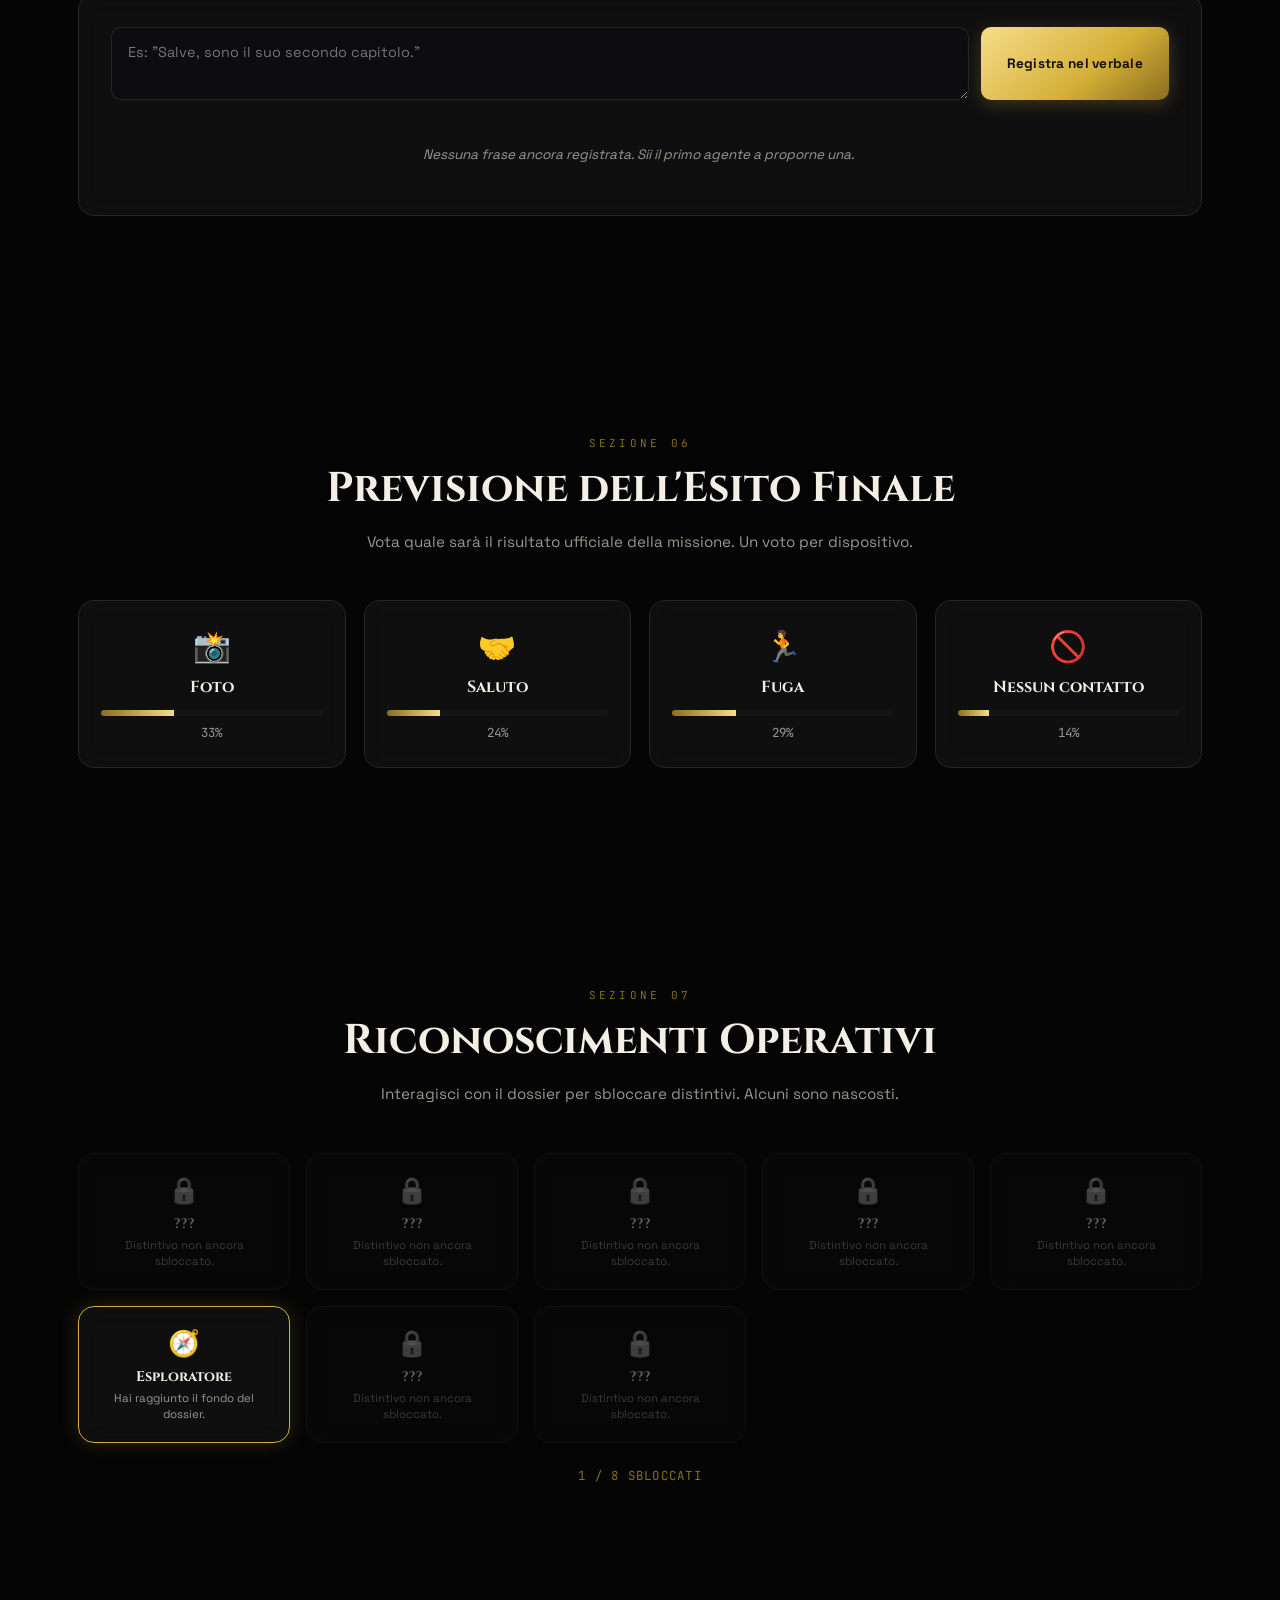
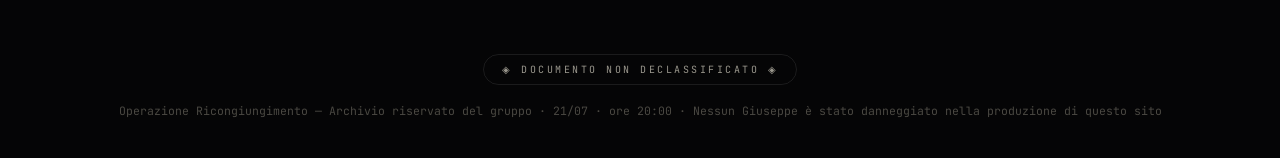
==== commit e6ffe6d7: "Update index.html" ====
--- a/index.html
+++ b/index.html
@@ -27,7 +27,7 @@
   <div class="stamp">TOP SECRET — SOLO PER IL GRUPPO</div>
   <div class="eyebrow">Dossier Operativo N. 07-GS/GP</div>
   <h1>IL GRANDE<br>RICONGIUNGIMENTO</h1>
-  <p class="sub">Il 21 luglio, ore 20:00, due linee genetiche indipendenti ma otticamente identiche convergeranno nello stesso cinema. <b>Giuseppe Sarcinella</b> e <b>Giuseppe Pastore</b> saranno, per la prima volta nella storia documentata del gruppo, nella stessa stanza.</p>
+  <p class="sub">Il 21 luglio, ore 20:00, due linee genetiche indipendenti ma autisticamente identiche convergeranno nello stesso cinema. <b>Giuseppe Sarcinella</b> e <b>Giuseppe Pastore</b> saranno, per la prima volta nella storia documentata del gruppo, nella stessa stanza.</p>
 
   <div class="countdown" id="countdown">
     <div class="cd-box"><div class="cd-num" id="cd-d">00</div><div class="cd-label">Giorni</div></div>
@@ -64,7 +64,7 @@
           <div>
             <h3>Giuseppe Pastore</h3>
             <div class="role">Soggetto Secondario ("Il Sosia")</div>
-            <p>Ospite ufficiale dell'evento cinematografico. Ignaro di essere, da anni, il metro di paragone estetico non richiesto di un perfetto sconosciuto.</p>
+            <p>Ospite ufficiale dell'evento cinematografico. Ignaro di essere, da anni, il metro di paragone autistico non richiesto di un perfetto sconosciuto.</p>
           </div>
         </div>
       </div>
@@ -76,7 +76,7 @@
         <div class="row"><span>Obiettivo primario</span><span>Contatto visivo diretto tra i due soggetti</span></div>
         <div class="row"><span>Obiettivo secondario</span><span>Foto di gruppo per l'archivio storico della chat</span></div>
         <div class="row"><span>Rischio di negazione</span><span>Alto (Pastore potrebbe non vedere la somiglianza)</span></div>
-        <div class="row"><span>Personale sul campo</span><span>1 soggetto, 0 supporto, gruppo WhatsApp in ascolto</span></div>
+        <div class="row"><span>Personale sul campo</span><span>1 soggetto, 1 supporto, gruppo in ascolto</span></div>
       </div>
     </div>
   </section>
@@ -122,11 +122,11 @@
       <p>Ricostruzione storica ufficiale degli eventi che hanno portato all'Operazione Ricongiungimento.</p>
     </div>
     <div class="timeline">
-      <div class="t-item"><div class="t-dot"></div><div class="t-year">2018</div><div class="t-title">Primo Avvistamento</div><div class="t-desc">Un membro del gruppo nota, in fila al bar, un uomo "identico a Sarcinella". Nessuno gli crede.</div></div>
-      <div class="t-item"><div class="t-dot"></div><div class="t-year">2019</div><div class="t-title">Battesimo del Nome</div><div class="t-desc">Il gruppo WhatsApp ribattezza ufficialmente Sarcinella con il nome "Pastore" per la prima volta. La gag è servita.</div></div>
-      <div class="t-item"><div class="t-dot"></div><div class="t-year">2020</div><div class="t-title">Falso Allarme Social</div><div class="t-desc">Una foto di Pastore viene scambiata per Sarcinella su Facebook. Panico, poi ilarità generale nel gruppo.</div></div>
-      <div class="t-item"><div class="t-dot"></div><div class="t-year">2021</div><div class="t-title">Occasione Mancata</div><div class="t-desc">I due soggetti si trovano, non confermato, nello stesso locale. Nessun contatto avviene. Il rimpianto collettivo cresce.</div></div>
-      <div class="t-item"><div class="t-dot"></div><div class="t-year">2023</div><div class="t-title">Teoria del Multiverso</div><div class="t-desc">Nasce ufficialmente la "Teoria Sarcinella-Pastore": due entità della stessa persona in universi paralleli.</div></div>
+      <div class="t-item"><div class="t-dot"></div><div class="t-year">2020</div><div class="t-title">Primo Avvistamento</div><div class="t-desc">Viene creato il podcast ufficiale di Cronache di spogliatoio.</div></div>
+      <div class="t-item"><div class="t-dot"></div><div class="t-year">2021</div><div class="t-title">Autismo incrementato</div><div class="t-desc">Il soggetto inizia ad interessarsi di "futbol".</div></div>
+      <div class="t-item"><div class="t-dot"></div><div class="t-year">2022</div><div class="t-title">Falso Allarme Social</div><div class="t-desc">Una foto di Pastore viene scambiata per Sarcinella su Tinder. Panico, poi ilarità generale.</div></div>
+      <div class="t-item"><div class="t-dot"></div><div class="t-year">2023</div><div class="t-title">La sindrome</div><div class="t-desc">Il soggetto Sarcinelliano inizia ad assumere autismi conformi al soggetto primario.</div></div>
+      <div class="t-item"><div class="t-dot"></div><div class="t-year">2024</div><div class="t-title">Teoria del Multiverso</div><div class="t-desc">Nasce ufficialmente la "Teoria Sarcinella-Pastore": due entità della stessa persona in universi paralleli.</div></div>
       <div class="t-item"><div class="t-dot"></div><div class="t-year">2025</div><div class="t-title">Segnalazione Strategica</div><div class="t-desc">Fonti interne confermano: Pastore sarà ospite in un cinema. L'intelligence del gruppo entra in stato di allerta.</div></div>
       <div class="t-item"><div class="t-dot"></div><div class="t-year">2026</div><div class="t-title">IL GRANDE RICONGIUNGIMENTO</div><div class="t-desc">21 luglio, ore 20:00. L'operazione viene lanciata ufficialmente. La storia sta per essere scritta.</div></div>
     </div>
--- a/style.css
+++ b/style.css
@@ -0,0 +1,298 @@
+@import url('https://fonts.googleapis.com/css2?family=Cinzel:wght@500;600;700;900&family=Space+Grotesk:wght@400;500;600;700&family=JetBrains+Mono:wght@400;500;700&display=swap');
+
+:root{
+  --black:#050506;
+  --black-2:#0b0b0e;
+  --black-3:#121216;
+  --glass:rgba(255,255,255,0.045);
+  --glass-brd:rgba(255,255,255,0.09);
+  --gold:#d4af37;
+  --gold-bright:#f6dd8a;
+  --gold-dim:#8a6d1f;
+  --white:#f3efe4;
+  --white-dim:#9a978d;
+  --red:#a3241f;
+  --green:#3fd58a;
+  --radius:16px;
+  --serif:'Cinzel',serif;
+  --sans:'Space Grotesk',sans-serif;
+  --mono:'JetBrains Mono',monospace;
+}
+*{box-sizing:border-box; margin:0; padding:0;}
+html{scroll-behavior:smooth;}
+body{
+  background:var(--black);
+  color:var(--white);
+  font-family:var(--sans);
+  overflow-x:hidden;
+  position:relative;
+  min-height:100vh;
+}
+::selection{background:var(--gold); color:#000;}
+
+/* ---------- ambient background ---------- */
+#bgcanvas{position:fixed; inset:0; z-index:0; opacity:.55; pointer-events:none;}
+.noise{position:fixed; inset:0; z-index:1; pointer-events:none; opacity:.035;
+  background-image:url("data:image/svg+xml,%3Csvg xmlns='http://www.w3.org/2000/svg' width='120' height='120'%3E%3Cfilter id='n'%3E%3CfeTurbulence type='fractalNoise' baseFrequency='0.9' numOctaves='2' stitchTiles='stitch'/%3E%3C/filter%3E%3Crect width='100%25' height='100%25' filter='url(%23n)'/%3E%3C/svg%3E");
+}
+.vignette{position:fixed; inset:0; z-index:1; pointer-events:none;
+  background:radial-gradient(ellipse at center, transparent 40%, rgba(0,0,0,.75) 100%);}
+
+.wrap{position:relative; z-index:2; max-width:1180px; margin:0 auto; padding:0 28px;}
+
+/* ---------- top bar ---------- */
+.topbar{
+  position:fixed; top:0; left:0; right:0; z-index:50;
+  display:flex; align-items:center; justify-content:space-between;
+  padding:16px 28px;
+  background:linear-gradient(180deg, rgba(5,5,6,.92), rgba(5,5,6,.65) 70%, transparent);
+  backdrop-filter:blur(6px);
+  font-family:var(--mono); font-size:11px; letter-spacing:.14em;
+  color:var(--white-dim);
+}
+.topbar .brand{display:flex; align-items:center; gap:10px; color:var(--gold-bright); font-family:var(--serif); font-weight:700; letter-spacing:.08em; font-size:14px; cursor:default;}
+.topbar .dot{width:7px;height:7px;border-radius:50%;background:var(--green); box-shadow:0 0 8px var(--green); animation:pulse 1.8s infinite;}
+@keyframes pulse{0%,100%{opacity:1} 50%{opacity:.35}}
+.topbar .right{display:flex; align-items:center; gap:18px;}
+.soundtoggle{
+  border:1px solid var(--glass-brd); background:var(--glass); color:var(--white-dim);
+  padding:6px 12px; border-radius:20px; cursor:pointer; font-family:var(--mono); font-size:10px;
+  letter-spacing:.1em; transition:.25s;
+}
+.soundtoggle:hover{border-color:var(--gold-dim); color:var(--gold-bright);}
+
+/* ---------- hero ---------- */
+.hero{
+  min-height:100vh; display:flex; flex-direction:column; align-items:center; justify-content:center;
+  text-align:center; padding:140px 20px 80px; position:relative;
+}
+.stamp{
+  font-family:var(--mono); font-size:11px; letter-spacing:.35em; color:var(--red);
+  border:1px solid var(--red); padding:6px 16px; border-radius:3px;
+  text-transform:uppercase; margin-bottom:26px; opacity:.9;
+  transform:rotate(-2deg);
+  box-shadow:0 0 18px rgba(163,36,31,.25) inset;
+}
+.eyebrow{font-family:var(--mono); letter-spacing:.3em; color:var(--gold-dim); font-size:12px; margin-bottom:18px; text-transform:uppercase;}
+.hero h1{
+  font-family:var(--serif); font-weight:900; letter-spacing:.02em;
+  font-size:clamp(2.4rem, 7.2vw, 6rem); line-height:1.02;
+  background:linear-gradient(120deg, var(--gold-bright) 10%, var(--gold) 45%, #a6842a 55%, var(--gold-bright) 90%);
+  -webkit-background-clip:text; background-clip:text; color:transparent;
+  filter:drop-shadow(0 0 26px rgba(212,175,55,.25));
+  margin-bottom:20px;
+}
+.hero .sub{
+  font-size:clamp(.95rem, 1.6vw, 1.15rem); color:var(--white-dim); max-width:620px; margin:0 auto 46px;
+  line-height:1.6; font-weight:400;
+}
+.hero .sub b{color:var(--white); font-weight:600;}
+
+.countdown{
+  display:flex; gap:14px; flex-wrap:wrap; justify-content:center; margin-bottom:36px;
+}
+.cd-box{
+  width:118px; padding:18px 6px 14px;
+  background:var(--glass); border:1px solid var(--glass-brd); border-radius:var(--radius);
+  backdrop-filter:blur(14px); position:relative; overflow:hidden;
+  transition:transform .3s;
+}
+.cd-box:hover{transform:translateY(-4px); border-color:var(--gold-dim);}
+.cd-box::before{
+  content:''; position:absolute; inset:0; background:radial-gradient(circle at 50% -10%, rgba(212,175,55,.18), transparent 60%);
+}
+.cd-num{
+  font-family:var(--mono); font-weight:700; font-size:clamp(1.8rem,4vw,2.6rem); color:var(--gold-bright);
+  text-shadow:0 0 18px rgba(212,175,55,.4); position:relative;
+}
+.cd-label{font-size:10px; letter-spacing:.2em; color:var(--white-dim); margin-top:6px; text-transform:uppercase; position:relative;}
+
+.scrollcue{
+  margin-top:10px; font-family:var(--mono); font-size:10px; letter-spacing:.25em; color:var(--white-dim);
+  display:flex; flex-direction:column; align-items:center; gap:8px; opacity:.7;
+}
+.scrollcue .line{width:1px; height:34px; background:linear-gradient(var(--gold), transparent); animation:scrolldown 1.8s infinite;}
+@keyframes scrolldown{0%{transform:scaleY(0); transform-origin:top;} 50%{transform:scaleY(1); transform-origin:top;} 51%{transform-origin:bottom;} 100%{transform:scaleY(0); transform-origin:bottom;}}
+
+/* ---------- section shell ---------- */
+section{position:relative; z-index:2; padding:110px 0;}
+.section-head{margin-bottom:46px; text-align:center;}
+.section-head .tag{font-family:var(--mono); font-size:11px; letter-spacing:.3em; color:var(--gold-dim); text-transform:uppercase; margin-bottom:10px;}
+.section-head h2{font-family:var(--serif); font-size:clamp(1.7rem,3.4vw,2.6rem); font-weight:700; color:var(--white);}
+.section-head p{color:var(--white-dim); max-width:560px; margin:14px auto 0; font-size:.95rem; line-height:1.6;}
+
+.card{
+  background:var(--glass); border:1px solid var(--glass-brd); border-radius:var(--radius);
+  backdrop-filter:blur(14px);
+}
+
+/* ---------- dossier ---------- */
+.dossier{padding:40px; position:relative;}
+.dossier::after{
+  content:'RISERVATO'; position:absolute; top:20px; right:24px; font-family:var(--mono);
+  font-size:10px; letter-spacing:.3em; color:var(--red); border:1px solid var(--red); padding:4px 10px; border-radius:2px; opacity:.75;
+}
+.dossier-grid{display:grid; grid-template-columns:1fr 1fr; gap:34px; margin-top:10px;}
+@media(max-width:760px){.dossier-grid{grid-template-columns:1fr;}}
+.agent{display:flex; gap:16px; align-items:flex-start;}
+.avatar{
+  width:64px; height:64px; border-radius:50%; flex:none;
+  background:linear-gradient(145deg, #1b1b20, #0a0a0c);
+  border:1px solid var(--gold-dim);
+  display:flex; align-items:center; justify-content:center;
+  font-family:var(--serif); font-weight:700; font-size:1.3rem; color:var(--gold-bright);
+  box-shadow:0 0 20px rgba(212,175,55,.12) inset;
+  cursor:pointer; transition:.3s;
+  position:relative;
+}
+.avatar:hover{box-shadow:0 0 24px rgba(212,175,55,.4); transform:scale(1.06);}
+.agent h3{font-family:var(--serif); font-size:1.05rem; color:var(--white); margin-bottom:4px;}
+.agent .role{font-family:var(--mono); font-size:10px; letter-spacing:.15em; color:var(--gold-dim); text-transform:uppercase; margin-bottom:8px;}
+.agent p{font-size:.86rem; color:var(--white-dim); line-height:1.55;}
+
+.brief-lines{margin-top:34px; display:grid; gap:12px; font-family:var(--mono); font-size:.82rem; color:var(--white-dim);}
+.brief-lines .row{display:flex; justify-content:space-between; border-bottom:1px dashed var(--glass-brd); padding-bottom:10px; gap:16px;}
+.brief-lines .row span:first-child{color:var(--gold-dim); letter-spacing:.08em;}
+.brief-lines .row span:last-child{color:var(--white); text-align:right;}
+.redacted{background:#1a1a1a; color:transparent; border-radius:2px; padding:0 6px; user-select:none; cursor:help; box-shadow:inset 0 0 0 1px #2a2a2a;}
+.redacted:hover{background:transparent; color:var(--white); transition:.2s;}
+
+/* ---------- gauges row ---------- */
+.gauges{display:grid; grid-template-columns:1fr 1fr; gap:28px;}
+@media(max-width:760px){.gauges{grid-template-columns:1fr;}}
+.gauge-card{padding:32px; text-align:center;}
+.gauge-title{font-family:var(--mono); font-size:11px; letter-spacing:.2em; color:var(--gold-dim); text-transform:uppercase; margin-bottom:18px;}
+.dial{width:200px; margin:0 auto;}
+.dial-val{font-family:var(--serif); font-size:2.6rem; font-weight:700; color:var(--gold-bright); margin-top:-118px; text-shadow:0 0 20px rgba(212,175,55,.35);}
+.dial-caption{margin-top:8px; font-size:.82rem; color:var(--white-dim); font-family:var(--mono); letter-spacing:.1em;}
+
+.autism-bar-wrap{margin-top:16px;}
+.autism-track{
+  width:100%; height:22px; border-radius:11px; background:#111114; border:1px solid var(--glass-brd);
+  overflow:hidden; position:relative;
+}
+.autism-fill{
+  height:100%; border-radius:11px;
+  background:linear-gradient(90deg, var(--gold-dim), var(--gold), var(--gold-bright));
+  width:0%; transition:width 1.8s cubic-bezier(.16,.9,.3,1); position:relative;
+  box-shadow:0 0 18px rgba(212,175,55,.5);
+}
+.autism-fill::after{
+  content:''; position:absolute; inset:0;
+  background:repeating-linear-gradient(45deg, rgba(0,0,0,.12) 0 8px, transparent 8px 16px);
+}
+.autism-pct{font-family:var(--mono); font-size:2.4rem; font-weight:700; color:var(--gold-bright); margin:14px 0 4px;}
+.autism-label{font-family:var(--mono); font-size:11px; letter-spacing:.2em; color:var(--red); text-transform:uppercase;}
+
+/* ---------- timeline ---------- */
+.timeline{position:relative; margin-top:20px; padding-left:0;}
+.timeline::before{content:''; position:absolute; left:20px; top:0; bottom:0; width:1px; background:linear-gradient(var(--gold-dim), transparent 95%);}
+@media(min-width:760px){.timeline::before{left:50%;}}
+.t-item{position:relative; padding:0 0 44px 52px;}
+@media(min-width:760px){
+  .t-item{width:50%; padding:0 40px 44px 0;}
+  .t-item:nth-child(even){margin-left:50%; padding:0 0 44px 40px;}
+}
+.t-dot{position:absolute; left:14px; top:2px; width:13px; height:13px; border-radius:50%; background:var(--black); border:2px solid var(--gold); box-shadow:0 0 10px var(--gold);}
+@media(min-width:760px){
+  .t-item .t-dot{left:auto; right:-7px;}
+  .t-item:nth-child(even) .t-dot{right:auto; left:-7px;}
+}
+.t-year{font-family:var(--mono); color:var(--gold-bright); font-size:.8rem; letter-spacing:.15em; margin-bottom:6px;}
+.t-title{font-family:var(--serif); font-size:1.05rem; margin-bottom:6px; color:var(--white);}
+.t-desc{font-size:.86rem; color:var(--white-dim); line-height:1.55;}
+
+/* ---------- bets ---------- */
+.bets-grid{display:grid; grid-template-columns:repeat(auto-fit,minmax(240px,1fr)); gap:18px; margin-top:10px;}
+.bet{
+  padding:22px; cursor:pointer; transition:.25s; position:relative; overflow:hidden;
+}
+.bet:hover{border-color:var(--gold-dim); transform:translateY(-3px);}
+.bet.selected{border-color:var(--gold); box-shadow:0 0 24px rgba(212,175,55,.2);}
+.bet .odds{position:absolute; top:16px; right:18px; font-family:var(--mono); font-size:.75rem; color:var(--gold-bright); border:1px solid var(--gold-dim); padding:2px 8px; border-radius:20px;}
+.bet h4{font-family:var(--sans); font-weight:600; font-size:.98rem; margin:6px 30px 14px 0; color:var(--white); line-height:1.4;}
+.bet-bar{height:6px; border-radius:4px; background:#151518; overflow:hidden; margin-bottom:8px;}
+.bet-bar > div{height:100%; background:linear-gradient(90deg,var(--gold-dim),var(--gold)); width:0%; transition:width 1s;}
+.bet-pct{font-family:var(--mono); font-size:.72rem; color:var(--white-dim);}
+.bet-hint{margin-top:26px; text-align:center; font-family:var(--mono); font-size:.72rem; color:var(--white-dim); letter-spacing:.08em;}
+
+/* ---------- suggestions ---------- */
+.suggest-box{padding:32px;}
+.suggest-form{display:flex; gap:12px; flex-wrap:wrap;}
+.suggest-form textarea{
+  flex:1; min-width:220px; resize:vertical; min-height:52px; max-height:140px;
+  background:#0d0d10; border:1px solid var(--glass-brd); border-radius:10px; color:var(--white);
+  padding:14px 16px; font-family:var(--sans); font-size:.9rem; line-height:1.5;
+}
+.suggest-form textarea:focus{outline:none; border-color:var(--gold-dim);}
+.btn-gold{
+  background:linear-gradient(140deg, var(--gold-bright), var(--gold) 60%, var(--gold-dim));
+  color:#141208; border:none; font-weight:700; font-family:var(--sans); font-size:.85rem;
+  padding:0 26px; border-radius:10px; cursor:pointer; letter-spacing:.02em; transition:.25s;
+  box-shadow:0 4px 18px rgba(212,175,55,.25);
+}
+.btn-gold:hover{transform:translateY(-2px); box-shadow:0 8px 24px rgba(212,175,55,.4);}
+.btn-gold:active{transform:translateY(0);}
+.suggest-list{margin-top:26px; display:grid; gap:12px; max-height:360px; overflow-y:auto; padding-right:4px;}
+.suggest-list::-webkit-scrollbar{width:6px;}
+.suggest-list::-webkit-scrollbar-thumb{background:var(--gold-dim); border-radius:4px;}
+.suggest-item{
+  background:#0d0d10; border:1px solid var(--glass-brd); border-radius:10px; padding:14px 16px;
+  font-size:.88rem; color:var(--white); line-height:1.5; position:relative; animation:pop .35s ease;
+}
+@keyframes pop{from{opacity:0; transform:translateY(8px) scale(.98)} to{opacity:1; transform:none}}
+.suggest-item .meta{font-family:var(--mono); font-size:.68rem; color:var(--gold-dim); margin-top:8px; letter-spacing:.08em;}
+.suggest-item .del{position:absolute; top:10px; right:12px; cursor:pointer; color:var(--white-dim); font-size:.75rem;}
+.suggest-item .del:hover{color:var(--red);}
+.suggest-empty{color:var(--white-dim); font-size:.85rem; font-style:italic; text-align:center; padding:20px 0;}
+
+/* ---------- outcome vote ---------- */
+.outcome-grid{display:grid; grid-template-columns:repeat(auto-fit,minmax(220px,1fr)); gap:18px;}
+.outcome{padding:26px 22px; text-align:center; cursor:pointer; transition:.25s;}
+.outcome:hover{border-color:var(--gold-dim); transform:translateY(-3px);}
+.outcome.voted{border-color:var(--gold); box-shadow:0 0 22px rgba(212,175,55,.2);}
+.outcome .icon{font-size:1.9rem; margin-bottom:10px;}
+.outcome h4{font-family:var(--serif); font-size:1rem; margin-bottom:12px; color:var(--white);}
+.outcome .obar{height:6px; border-radius:4px; background:#151518; overflow:hidden; margin-bottom:8px;}
+.outcome .obar>div{height:100%; background:linear-gradient(90deg,var(--gold-dim),var(--gold-bright)); width:0%; transition:width 1s;}
+.outcome .opct{font-family:var(--mono); font-size:.78rem; color:var(--white-dim);}
+
+/* ---------- achievements ---------- */
+.ach-grid{display:grid; grid-template-columns:repeat(auto-fit,minmax(190px,1fr)); gap:16px;}
+.ach{padding:20px; text-align:center; opacity:.35; filter:grayscale(1); transition:.4s;}
+.ach.unlocked{opacity:1; filter:grayscale(0); border-color:var(--gold); box-shadow:0 0 20px rgba(212,175,55,.18);}
+.ach .aic{font-size:1.6rem; margin-bottom:8px;}
+.ach h5{font-family:var(--serif); font-size:.88rem; color:var(--white); margin-bottom:4px;}
+.ach p{font-size:.72rem; color:var(--white-dim); line-height:1.4;}
+.ach-progress{text-align:center; margin-top:24px; font-family:var(--mono); font-size:.78rem; color:var(--gold-dim); letter-spacing:.1em;}
+
+/* toast */
+#toastbox{position:fixed; top:70px; right:20px; z-index:999; display:flex; flex-direction:column; gap:10px; max-width:280px;}
+.toast{
+  background:linear-gradient(140deg, #16150f, #0c0c0c); border:1px solid var(--gold); border-radius:12px;
+  padding:14px 16px; box-shadow:0 10px 30px rgba(0,0,0,.5), 0 0 20px rgba(212,175,55,.15);
+  animation:slidein .4s ease, fadeout .4s ease 3.6s forwards;
+  font-family:var(--sans);
+}
+@keyframes slidein{from{transform:translateX(40px); opacity:0} to{transform:none; opacity:1}}
+@keyframes fadeout{to{opacity:0; transform:translateX(20px)}}
+.toast .ttitle{font-family:var(--mono); font-size:10px; letter-spacing:.2em; color:var(--gold-bright); margin-bottom:4px;}
+.toast .tdesc{font-size:.82rem; color:var(--white);}
+
+/* footer */
+footer{padding:60px 0 40px; text-align:center; position:relative; z-index:2;}
+footer .fstamp{
+  display:inline-block; font-family:var(--mono); font-size:10px; letter-spacing:.25em; color:var(--white-dim);
+  border:1px solid var(--glass-brd); padding:8px 18px; border-radius:20px; cursor:pointer; user-select:none; transition:.3s;
+}
+footer .fstamp:hover{border-color:var(--gold-dim); color:var(--gold-bright);}
+footer .fine{margin-top:18px; font-size:.72rem; color:#4a4842; font-family:var(--mono);}
+
+.hidden-section{display:none; padding:60px 0; border-top:1px solid var(--glass-brd); border-bottom:1px solid var(--glass-brd); margin:40px 0;}
+.hidden-section.show{display:block; animation:pop .5s ease;}
+.hidden-section h3{font-family:var(--serif); color:var(--red); text-align:center; margin-bottom:16px; letter-spacing:.05em;}
+.hidden-section p{max-width:640px; margin:0 auto 14px; color:var(--white-dim); font-size:.9rem; line-height:1.7; text-align:center;}
+
+@media(prefers-reduced-motion: reduce){
+  *{animation-duration:.01ms !important; transition-duration:.01ms !important;}
+}
